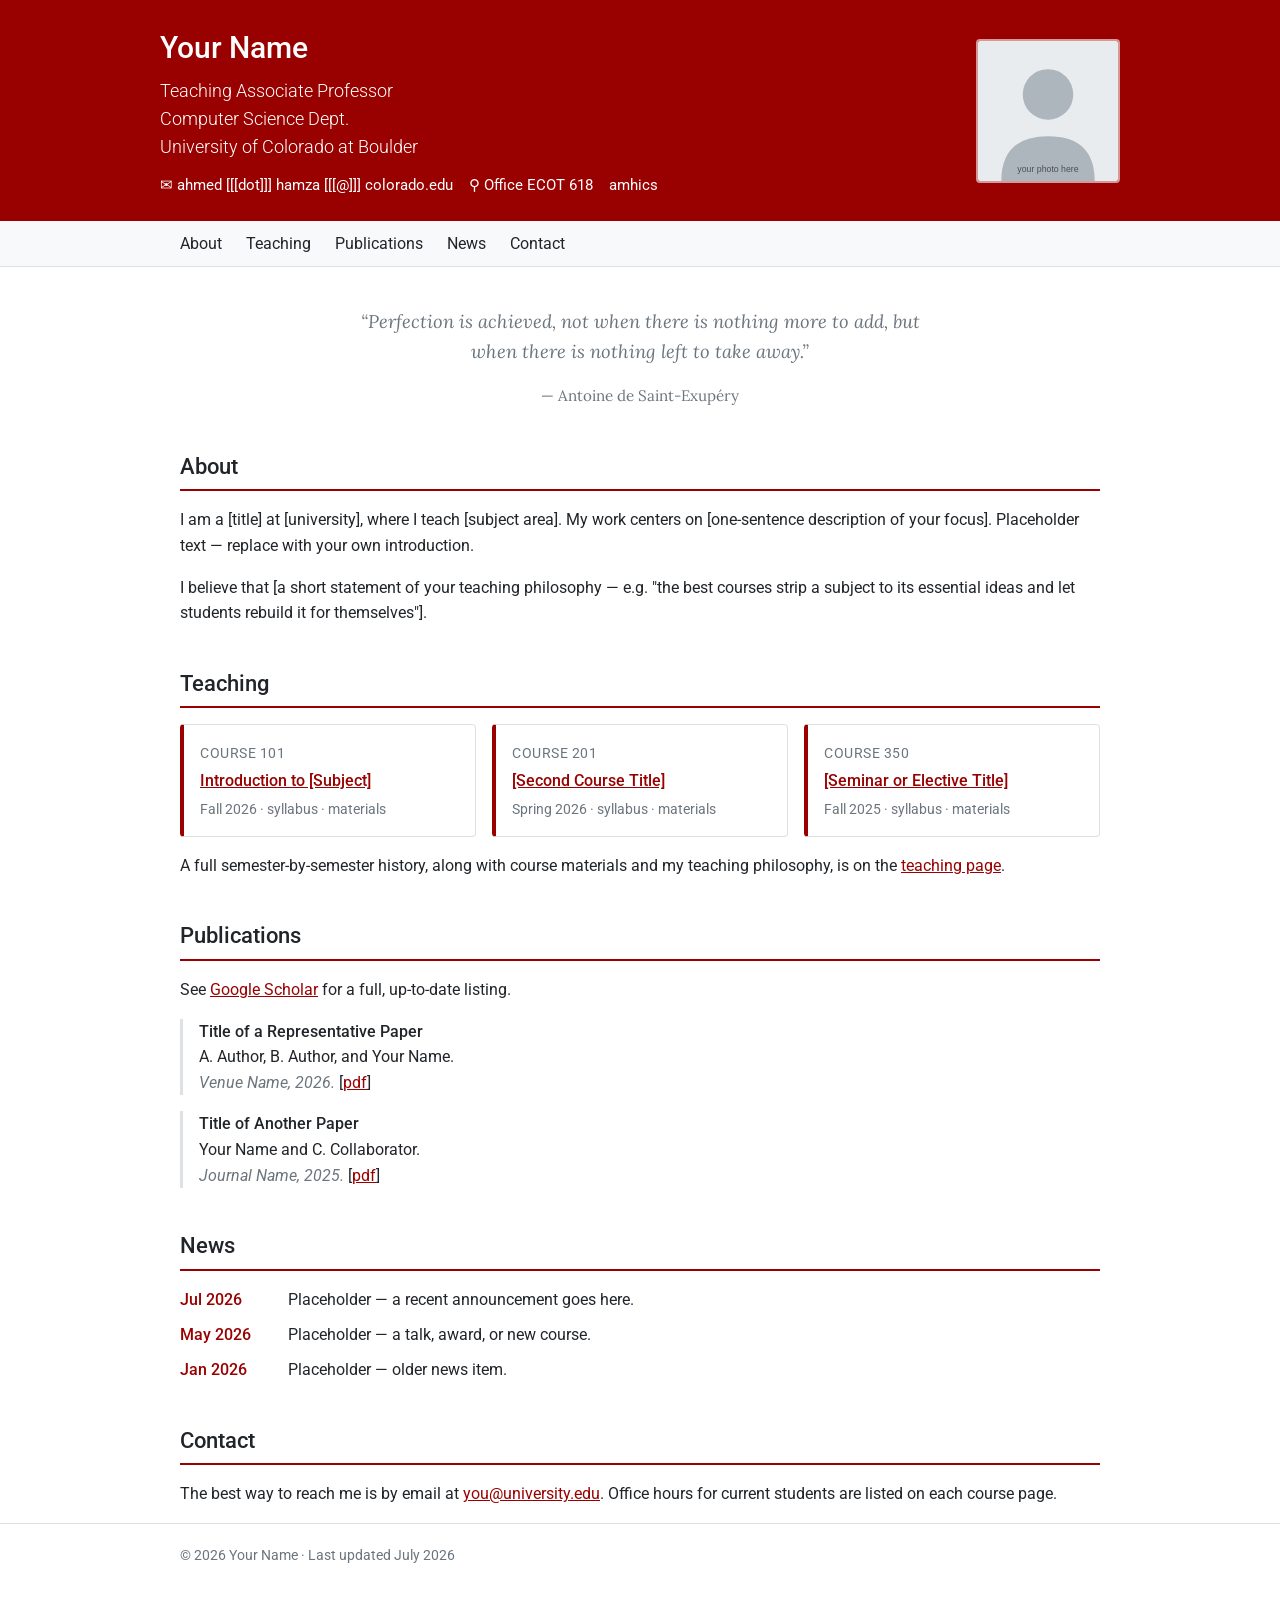
==== index.html @ 4eff5ffc "Update personal information in index.html" ====
<!DOCTYPE html>
<html lang="en">

<head>
  <meta charset="utf-8">
  <meta name="viewport" content="width=device-width, initial-scale=1">
  <meta name="description" content="Academic homepage — teaching, publications, and contact information.">
  <meta name="author" content="YOUR NAME">
  <link rel="icon" href="favicon.svg" type="image/svg+xml">

  <!-- EDIT: your name -->
  <title>Ahmed M. Hamza, Ph.D</title>

  <link href="theme.css" rel="stylesheet">
</head>

<body>

  <!-- ======================================================================
       Header: name, title, affiliation, contact links, photo
       ====================================================================== -->
  <header>
    <div class="container header-inner">
      <div>
        <h1>Your Name</h1>
        <p class="role">
          Teaching Associate Professor<br>
          Computer Science Dept.<br>
          University of Colorado at Boulder
        </p>
        <div class="coordinates">
          <span>&#9993; ahmed [[[dot]]] hamza [[[@]]] colorado.edu</span>
          <a href="https://maps.google.com">&#9906; Office ECOT 618</a>
          <a href="https://github.com/YOUR-USERNAME">amhics</a>

        </div>
      </div>
      <div id="portrait">
        <!-- EDIT: replace images/portrait.svg with your photo,
             e.g. <img src="images/me.jpg" alt="Your Name"> -->
        <img src="images/portrait.svg" alt="Portrait of Your Name">
      </div>
    </div>
  </header>

  <!-- ======================================================================
       Navigation
       ====================================================================== -->
  <nav>
    <div class="container">
      <ul>
        <li><a href="#about">About</a></li>
        <li><a href="#teaching">Teaching</a></li>
        <li><a href="#publications">Publications</a></li>
        <li><a href="#news">News</a></li>
        <li><a href="#contact">Contact</a></li>
      </ul>
    </div>
  </nav>

  <main class="container">

    <!-- ==================================================================
         Epigraph — pick the quote you like best; the alternatives are in
         the comments below. Swap freely.
         ================================================================== -->
    <blockquote class="epigraph">
      <p>&ldquo;Perfection is achieved, not when there is nothing more to add,
        but when there is nothing left to take away.&rdquo;</p>
      <footer>Antoine de Saint-Exup&eacute;ry</footer>
    </blockquote>

    <!-- Alternative quotes:

    On truth in beauty:
      "'Beauty is truth, truth beauty,' — that is all
       ye know on earth, and all ye need to know."
      — John Keats, "Ode on a Grecian Urn"

    On rebirth and resilience:
      "And the day came when the risk to remain tight in a bud was more
       painful than the risk it took to blossom."
      — Ana&iuml;s Nin (attributed)

      "What the caterpillar calls the end of the world,
       the master calls a butterfly."
      — Richard Bach
    -->

    <!-- ==================================================================
         About
         ================================================================== -->
    <section id="about-section">
      <a class="anchor" id="about"></a>
      <h2>About</h2>
      <p>
        <!-- EDIT: 2–3 sentence bio. Who you are, where you are, what you care about. -->
        I am a [title] at [university], where I teach [subject area].
        My work centers on [one-sentence description of your focus].
        Placeholder text — replace with your own introduction.
      </p>
      <p>
        <!-- EDIT: a sentence or two on your teaching philosophy, since teaching
             is the emphasis of this site. -->
        I believe that [a short statement of your teaching philosophy —
        e.g. "the best courses strip a subject to its essential ideas and let
        students rebuild it for themselves"].
      </p>
    </section>

    <!-- ==================================================================
         Teaching — the featured section. Current/recent courses as cards,
         with a link to the full history on teaching.html.
         ================================================================== -->
    <section id="teaching-section">
      <a class="anchor" id="teaching"></a>
      <h2>Teaching</h2>
      <ul class="course-list">
        <li>
          <span class="course-code">COURSE 101</span>
          <a class="course-title" href="#">Introduction to [Subject]</a>
          <span class="course-term">Fall 2026 &middot; syllabus &middot; materials</span>
        </li>
        <li>
          <span class="course-code">COURSE 201</span>
          <a class="course-title" href="#">[Second Course Title]</a>
          <span class="course-term">Spring 2026 &middot; syllabus &middot; materials</span>
        </li>
        <li>
          <span class="course-code">COURSE 350</span>
          <a class="course-title" href="#">[Seminar or Elective Title]</a>
          <span class="course-term">Fall 2025 &middot; syllabus &middot; materials</span>
        </li>
      </ul>
      <p>
        A full semester-by-semester history, along with course materials and
        my teaching philosophy, is on the <a href="teaching.html">teaching page</a>.
      </p>
    </section>

    <!-- ==================================================================
         Publications
         ================================================================== -->
    <section id="publications-section">
      <a class="anchor" id="publications"></a>
      <h2>Publications</h2>
      <p>
        See <a href="https://scholar.google.com/citations?user=YOUR-ID">Google Scholar</a>
        for a full, up-to-date listing.
      </p>
      <ol class="pub-list">
        <li>
          <span class="pub-title">Title of a Representative Paper</span><br>
          A. Author, B. Author, and Your Name.<br>
          <span class="pub-venue">Venue Name, 2026.</span>
          [<a href="files/paper1.pdf">pdf</a>]
        </li>
        <li>
          <span class="pub-title">Title of Another Paper</span><br>
          Your Name and C. Collaborator.<br>
          <span class="pub-venue">Journal Name, 2025.</span>
          [<a href="files/paper2.pdf">pdf</a>]
        </li>
      </ol>
    </section>

    <!-- ==================================================================
         News
         ================================================================== -->
    <section id="news-section">
      <a class="anchor" id="news"></a>
      <h2>News</h2>
      <ul class="news-list">
        <li><span class="news-date">Jul 2026</span> Placeholder — a recent announcement goes here.</li>
        <li><span class="news-date">May 2026</span> Placeholder — a talk, award, or new course.</li>
        <li><span class="news-date">Jan 2026</span> Placeholder — older news item.</li>
      </ul>
    </section>

    <!-- ==================================================================
         Contact
         ================================================================== -->
    <section id="contact-section">
      <a class="anchor" id="contact"></a>
      <h2>Contact</h2>
      <p>
        The best way to reach me is by email at
        <a href="mailto:you@university.edu">you@university.edu</a>.
        Office hours for current students are listed on each course page.
      </p>
    </section>

  </main>

  <footer>
    <div class="container">
      &copy; 2026 Your Name &middot; Last updated July 2026
    </div>
  </footer>

</body>

</html>
---- theme.css ----
/* ==========================================================================
   Academic site theme
   Change the colors and fonts for the whole site here.
   ========================================================================== */

@import url('https://fonts.googleapis.com/css2?family=Roboto:ital,wght@0,300;0,400;0,500;0,700;1,300;1,400;1,700&display=swap');
@import url('https://fonts.googleapis.com/css2?family=Lora:ital@0;1&display=swap');

:root {
  --accent: #990000;          /* header / accent color (crimson) */
  --accent-dark: #6e0000;
  --ink: #212529;             /* body text */
  --muted: #6c757d;
  --rule: #dee2e6;            /* hairline borders */
  --bg: #ffffff;
  --nav-bg: #f8f9fa;
  --maxwidth: 60rem;
}

* { box-sizing: border-box; }

html { scroll-behavior: smooth; }

body {
  margin: 0;
  font-family: 'Roboto', -apple-system, 'Segoe UI', Helvetica, Arial, sans-serif;
  font-size: 16px;
  line-height: 1.6;
  color: var(--ink);
  background: var(--bg);
}

.container {
  max-width: var(--maxwidth);
  margin: 0 auto;
  padding: 0 1.25rem;
}

a { color: var(--accent); }
a:hover { color: var(--accent-dark); }

/* --------------------------------------------------------------------------
   Header bar
   -------------------------------------------------------------------------- */

header {
  background-color: var(--accent);
  color: #fff;
}

.header-inner {
  display: flex;
  align-items: center;
  justify-content: space-between;
  gap: 1.5rem;
  padding: 1.5rem 0;
}

.header-inner h1 {
  margin: 0 0 0.25rem;
  font-size: 1.9rem;
  font-weight: 500;
}

.header-inner .role {
  margin: 0 0 0.75rem;
  font-size: 1.1rem;
  font-weight: 300;
}

.coordinates {
  display: flex;
  flex-wrap: wrap;
  gap: 0.25rem 1rem;
  font-size: 0.95rem;
}

.coordinates a,
.coordinates span {
  color: #fff;
  text-decoration: none;
  white-space: nowrap;
}

.coordinates a:hover {
  color: #fff;
  text-decoration: underline;
}

#portrait img {
  display: block;
  width: 144px;
  height: 144px;
  object-fit: cover;
  border-radius: 4px;
  border: 2px solid rgba(255, 255, 255, 0.6);
}

/* --------------------------------------------------------------------------
   Navigation
   -------------------------------------------------------------------------- */

nav {
  position: sticky;
  top: 0;
  z-index: 10;
  background: var(--nav-bg);
  border-bottom: 1px solid var(--rule);
}

nav ul {
  display: flex;
  flex-wrap: wrap;
  gap: 0 1.5rem;
  margin: 0;
  padding: 0.6rem 0;
  list-style: none;
}

nav a {
  color: var(--ink);
  text-decoration: none;
  font-weight: 400;
}

nav a:hover,
nav a.active {
  color: var(--accent);
  font-weight: 500;
}

/* Anchor targets land below the sticky nav */
.anchor {
  display: block;
  position: relative;
  top: -3.5rem;
  visibility: hidden;
}

/* --------------------------------------------------------------------------
   Sections
   -------------------------------------------------------------------------- */

main { padding-bottom: 3rem; }

section { margin-top: 2.5rem; }

section > h2 {
  margin: 0 0 0.75rem;
  font-size: 1.4rem;
  font-weight: 500;
  padding-bottom: 0.3rem;
  border-bottom: 2px solid var(--accent);
}

/* Epigraph / quote */
.epigraph {
  margin: 2.5rem auto 0;
  max-width: 38rem;
  text-align: center;
  font-family: 'Lora', Georgia, serif;
  font-style: italic;
  font-size: 1.15rem;
  color: var(--muted);
}

.epigraph footer {
  margin-top: 0.5rem;
  font-style: normal;
  font-size: 0.95rem;
}

.epigraph footer::before { content: "— "; }

/* Course cards (teaching highlights) */
.course-list {
  display: grid;
  grid-template-columns: repeat(auto-fill, minmax(16rem, 1fr));
  gap: 1rem;
  padding: 0;
  margin: 1rem 0 0;
  list-style: none;
}

.course-list li {
  border: 1px solid var(--rule);
  border-left: 4px solid var(--accent);
  border-radius: 4px;
  padding: 0.9rem 1rem;
}

.course-list .course-code {
  font-size: 0.85rem;
  color: var(--muted);
  text-transform: uppercase;
  letter-spacing: 0.04em;
}

.course-list .course-title {
  display: block;
  font-weight: 500;
  margin: 0.15rem 0;
}

.course-list .course-term {
  font-size: 0.9rem;
  color: var(--muted);
}

/* Semester-by-semester history (teaching page) */
dl.history dt {
  font-weight: 500;
  margin-top: 0.9rem;
}

dl.history dd {
  margin: 0.1rem 0 0;
  color: var(--muted);
}

/* Publications */
.pub-list { padding-left: 0; list-style: none; }

.pub-list li {
  margin-bottom: 1rem;
  padding-left: 1rem;
  border-left: 3px solid var(--rule);
}

.pub-title { font-weight: 500; }

.pub-venue { font-style: italic; color: var(--muted); }

/* News */
.news-list { padding-left: 0; list-style: none; }

.news-list li { margin-bottom: 0.6rem; }

.news-date {
  display: inline-block;
  min-width: 6.5rem;
  font-weight: 500;
  color: var(--accent);
}

/* --------------------------------------------------------------------------
   Footer
   -------------------------------------------------------------------------- */

body > footer {
  border-top: 1px solid var(--rule);
  padding: 1.25rem 0 2rem;
  font-size: 0.9rem;
  color: var(--muted);
}

/* --------------------------------------------------------------------------
   Small screens
   -------------------------------------------------------------------------- */

@media (max-width: 600px) {
  .header-inner { flex-direction: column-reverse; text-align: center; }
  .coordinates { justify-content: center; }
  .news-date { display: block; }
}
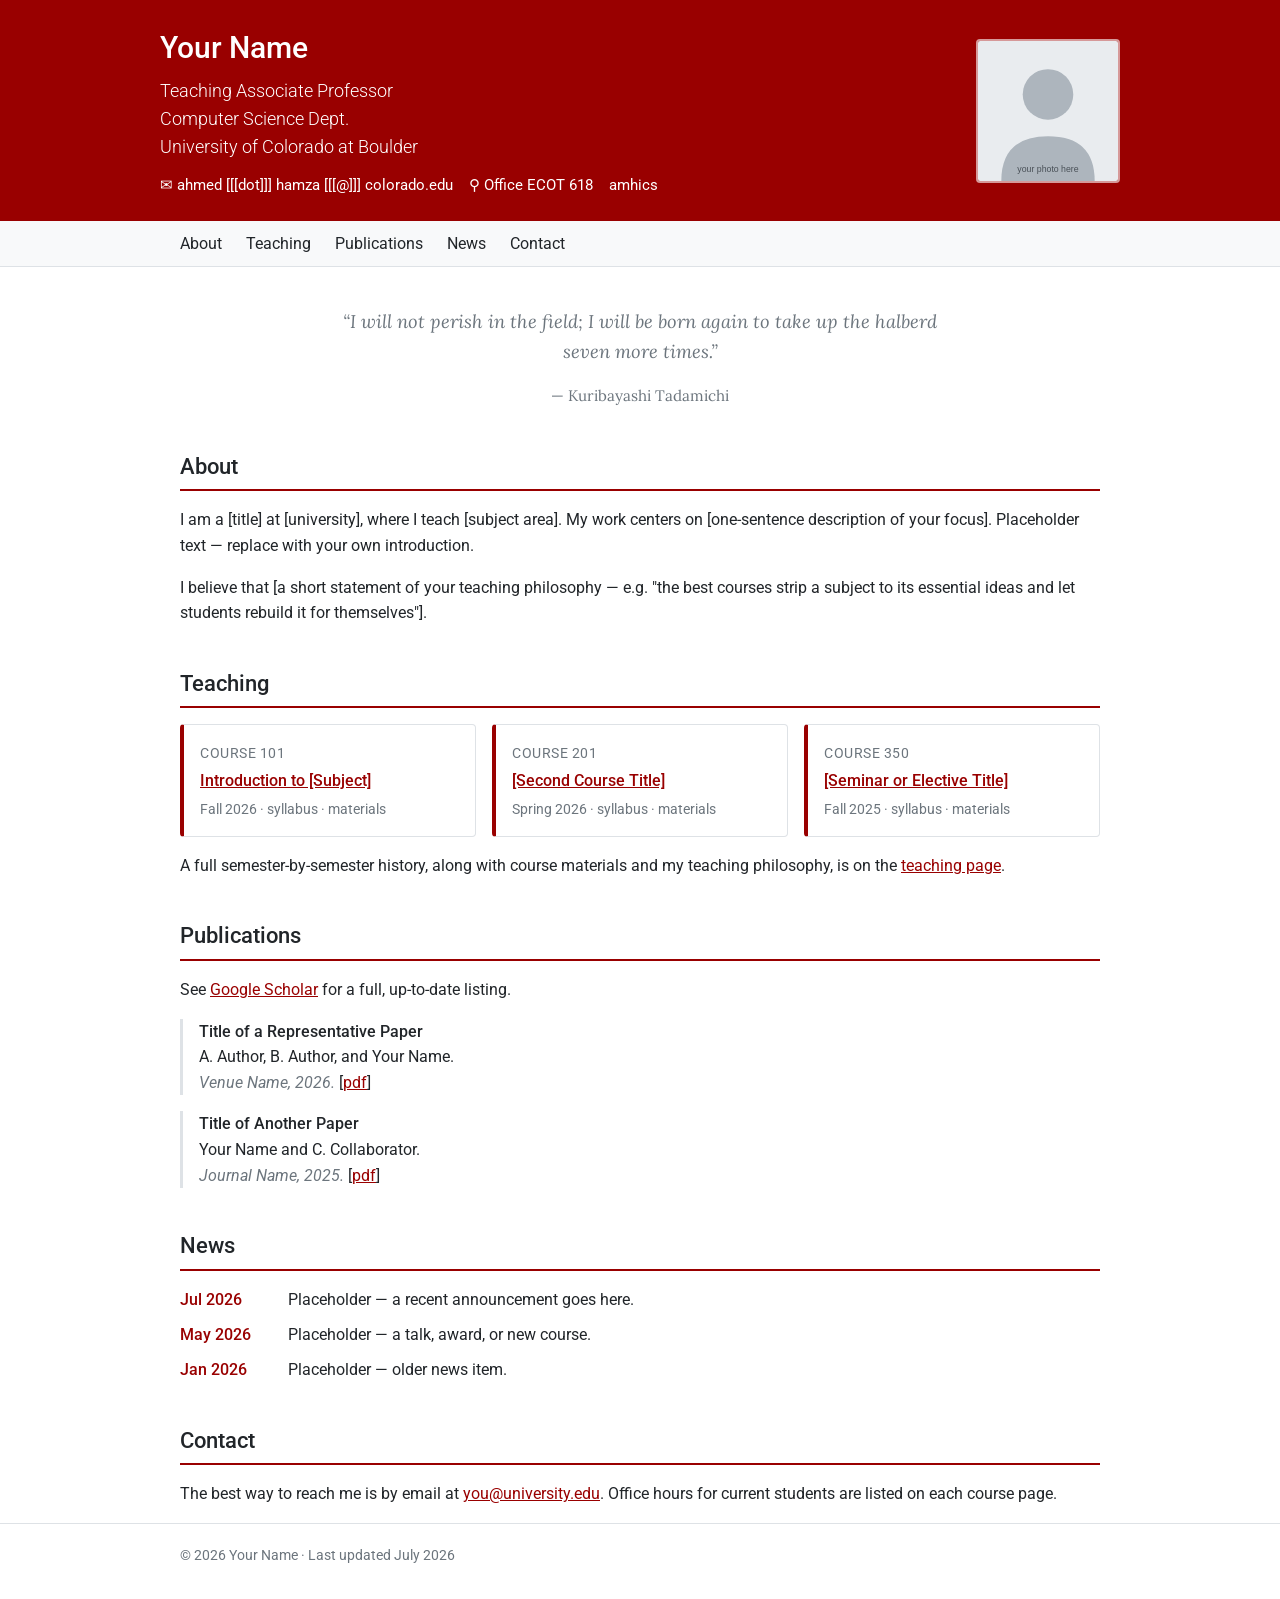
==== commit dabd4929: "halberd" ====
--- a/index.html
+++ b/index.html
@@ -65,9 +65,9 @@
          the comments below. Swap freely.
          ================================================================== -->
     <blockquote class="epigraph">
-      <p>&ldquo;Perfection is achieved, not when there is nothing more to add,
-        but when there is nothing left to take away.&rdquo;</p>
-      <footer>Antoine de Saint-Exup&eacute;ry</footer>
+      <p>&ldquo;I will not perish in the field; I will be born again to take up
+        the halberd seven more times.&rdquo;</p>
+      <footer>Kuribayashi Tadamichi</footer>
     </blockquote>
 
     <!-- Alternative quotes:
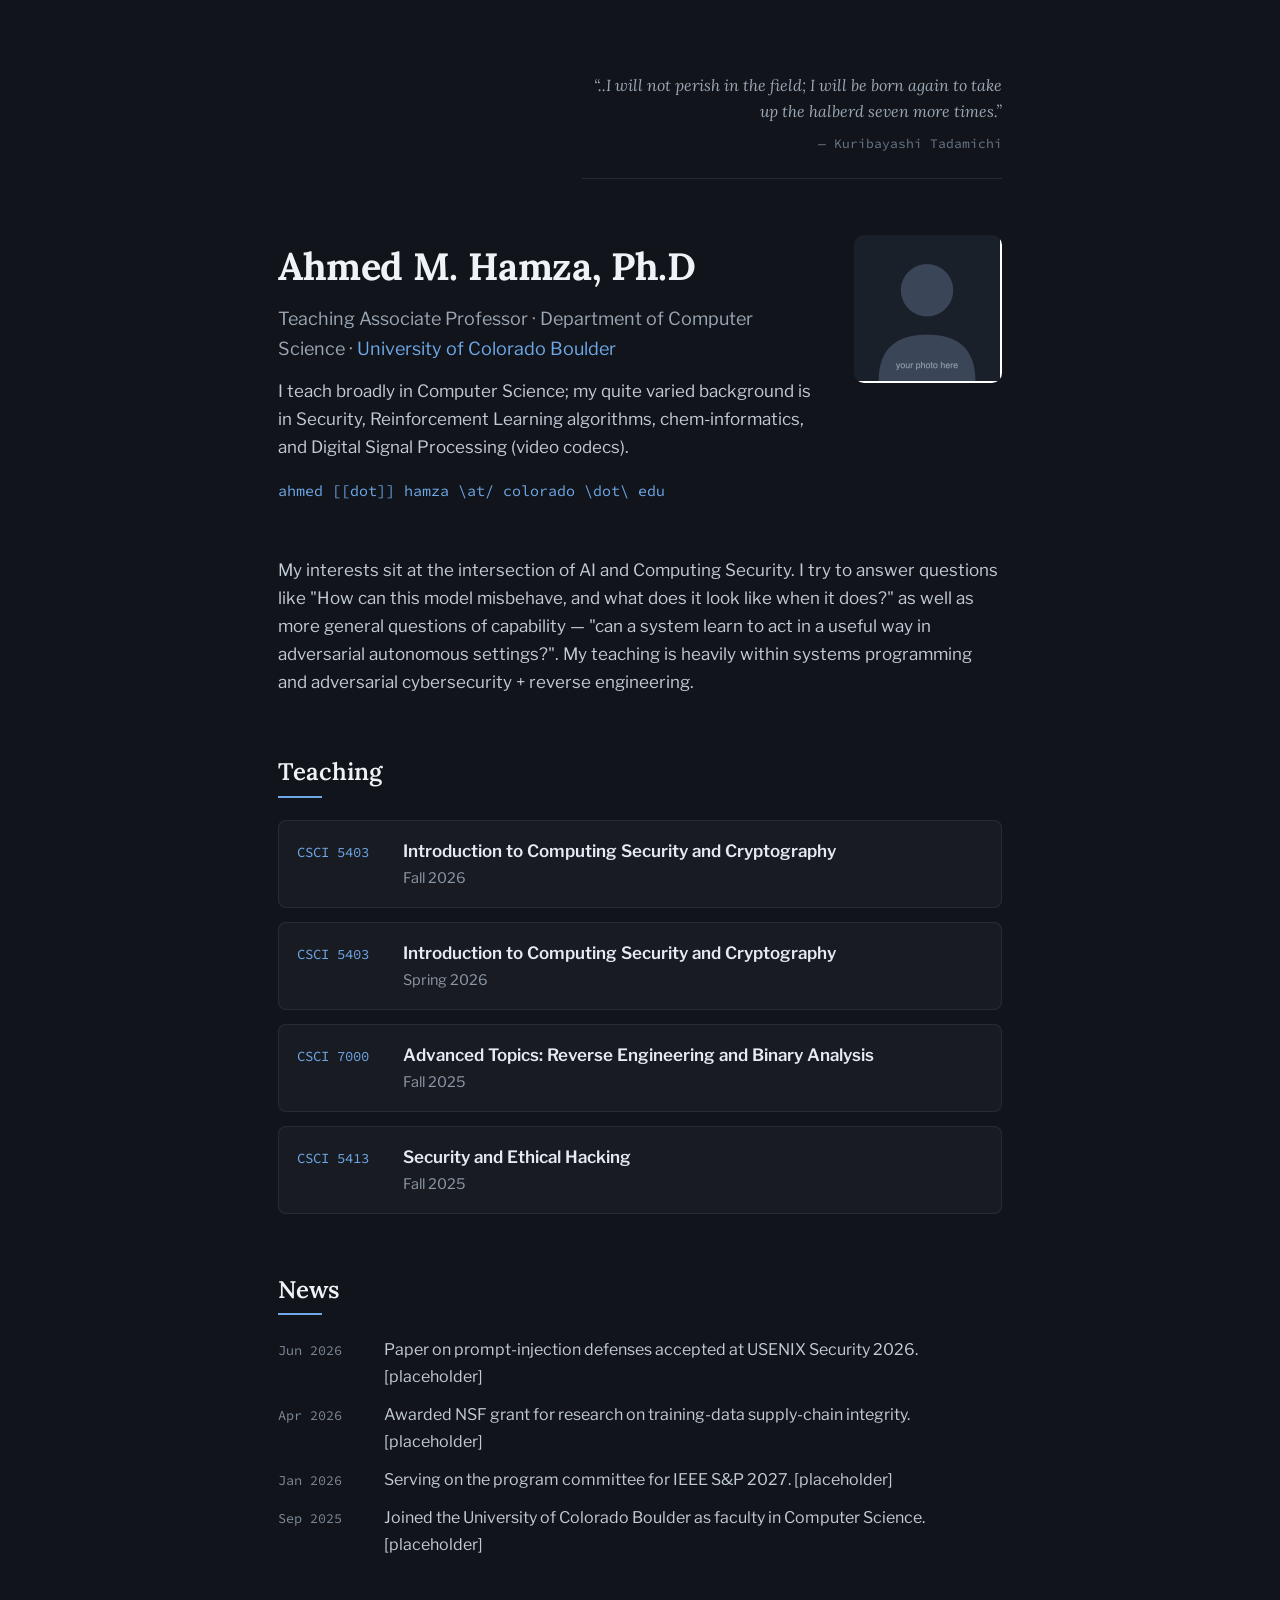
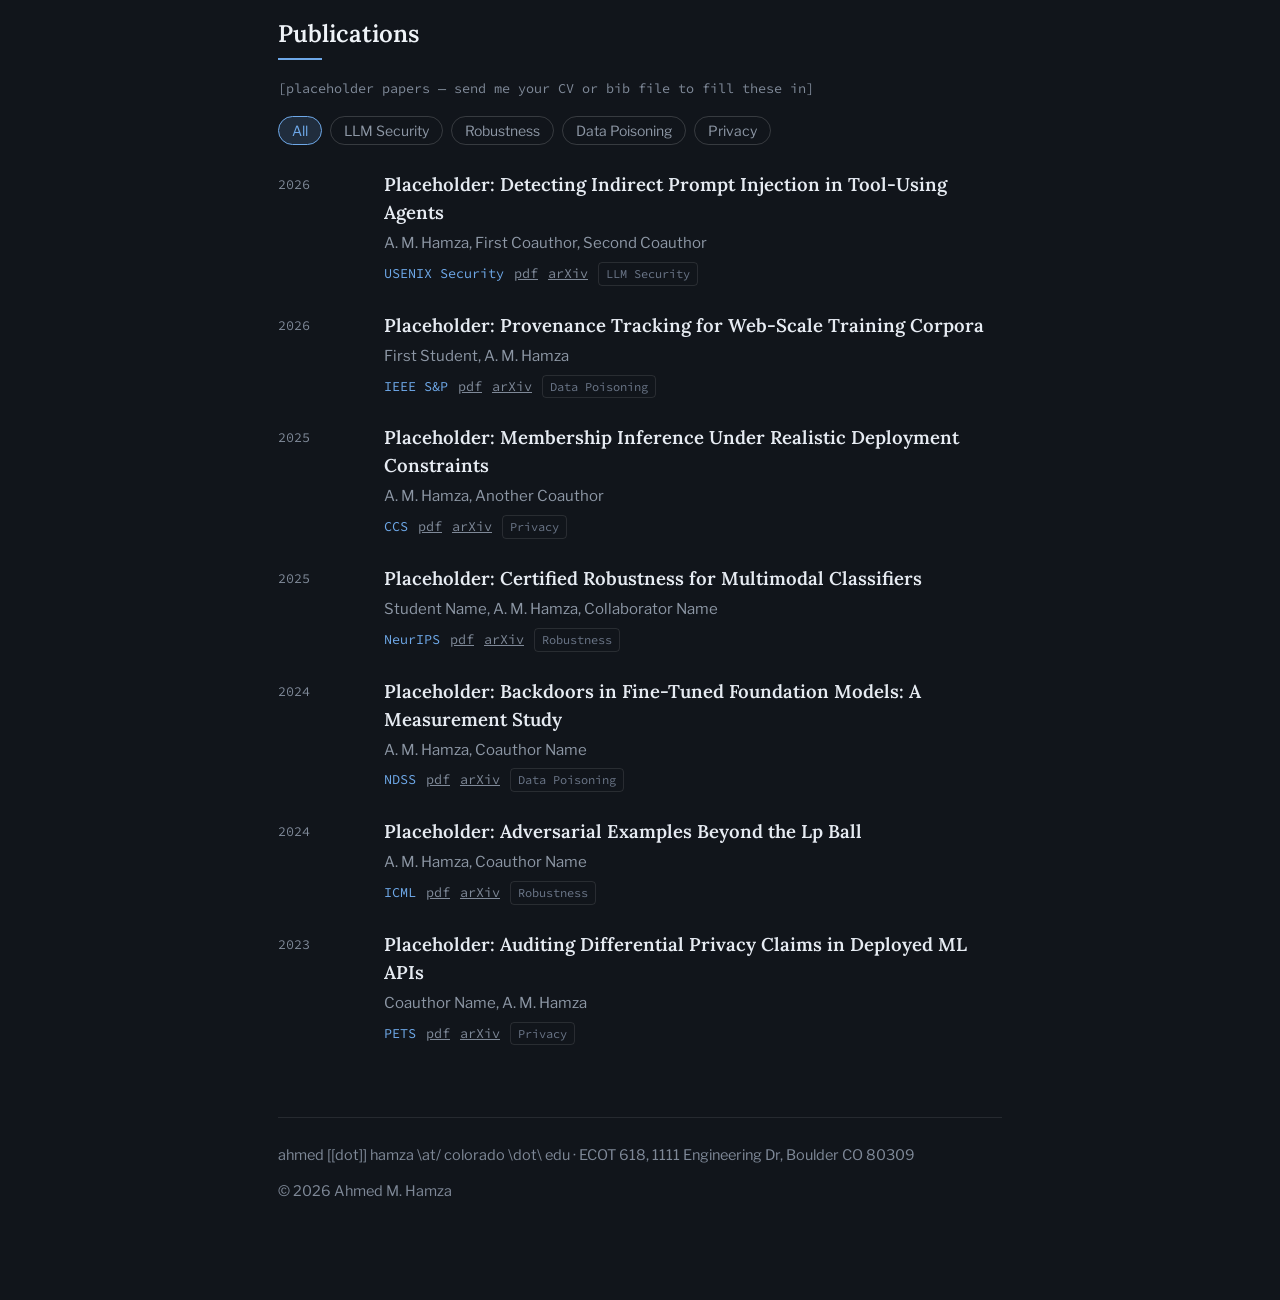
==== commit c1f6eac3: "Replace light theme with dark redesign Swaps in the single-page dark-themed layout (hero header, inl" ====
--- a/index.html
+++ b/index.html
@@ -4,200 +4,254 @@
 <head>
   <meta charset="utf-8">
   <meta name="viewport" content="width=device-width, initial-scale=1">
-  <meta name="description" content="Academic homepage — teaching, publications, and contact information.">
-  <meta name="author" content="YOUR NAME">
+  <meta name="description" content="Academic homepage — teaching, research, and publications.">
+  <meta name="author" content="Ahmed M. Hamza">
+
+  <title>Ahmed M. Hamza, Ph.D</title>
   <link rel="icon" href="favicon.svg" type="image/svg+xml">
 
-  <!-- EDIT: your name -->
-  <title>Ahmed M. Hamza, Ph.D</title>
-
+  <link rel="preconnect" href="https://fonts.googleapis.com">
+  <link rel="preconnect" href="https://fonts.gstatic.com" crossorigin="anonymous">
+  <link href="https://fonts.googleapis.com/css2?family=Lora:ital,wght@0,400;0,600;0,700;1,400;1,500&family=Libre+Franklin:wght@400;500;600&family=Source+Code+Pro:wght@400;500&display=swap" rel="stylesheet">
   <link href="theme.css" rel="stylesheet">
 </head>
 
 <body>
 
-  <!-- ======================================================================
-       Header: name, title, affiliation, contact links, photo
-       ====================================================================== -->
-  <header>
-    <div class="container header-inner">
-      <div>
-        <h1>Your Name</h1>
+  <div class="page">
+
+    <!-- ==================================================================
+         Epigraph — same quote as the light-theme site; swap freely.
+         ================================================================== -->
+    <figure class="epigraph">
+      <blockquote>&ldquo;..I will not perish in the field; I will be born again to take up
+        the halberd seven more times.&rdquo;</blockquote>
+      <figcaption>&mdash; Kuribayashi Tadamichi</figcaption>
+    </figure>
+
+    <!-- ==================================================================
+         Header: name, title, affiliation, bio line, contact, photo
+         ================================================================== -->
+    <header class="hero">
+      <div class="hero-text">
+        <h1>Ahmed M. Hamza, Ph.D</h1>
         <p class="role">
-          Teaching Associate Professor<br>
-          Computer Science Dept.<br>
-          University of Colorado at Boulder
+          Teaching Associate Professor · Department of Computer Science ·
+          <a href="https://www.colorado.edu/cs/">University of Colorado Boulder</a>
         </p>
-        <div class="coordinates">
-          <span>&#9993; ahmed [[[dot]]] hamza [[[@]]] colorado.edu</span>
-          <a href="https://maps.google.com">&#9906; Office ECOT 618</a>
-          <a href="https://github.com/YOUR-USERNAME">amhics</a>
-
-        </div>
-      </div>
-      <div id="portrait">
-        <!-- EDIT: replace images/portrait.svg with your photo,
-             e.g. <img src="images/me.jpg" alt="Your Name"> -->
-        <img src="images/portrait.svg" alt="Portrait of Your Name">
-      </div>
-    </div>
-  </header>
-
-  <!-- ======================================================================
-       Navigation
-       ====================================================================== -->
-  <nav>
-    <div class="container">
-      <ul>
-        <li><a href="#about">About</a></li>
-        <li><a href="#teaching">Teaching</a></li>
-        <li><a href="#publications">Publications</a></li>
-        <li><a href="#news">News</a></li>
-        <li><a href="#contact">Contact</a></li>
-      </ul>
-    </div>
-  </nav>
-
-  <main class="container">
-
-    <!-- ==================================================================
-         Epigraph — pick the quote you like best; the alternatives are in
-         the comments below. Swap freely.
-         ================================================================== -->
-    <blockquote class="epigraph">
-      <p>&ldquo;I will not perish in the field; I will be born again to take up
-        the halberd seven more times.&rdquo;</p>
-      <footer>Kuribayashi Tadamichi</footer>
-    </blockquote>
-
-    <!-- Alternative quotes:
-
-    On truth in beauty:
-      "'Beauty is truth, truth beauty,' — that is all
-       ye know on earth, and all ye need to know."
-      — John Keats, "Ode on a Grecian Urn"
-
-    On rebirth and resilience:
-      "And the day came when the risk to remain tight in a bud was more
-       painful than the risk it took to blossom."
-      — Ana&iuml;s Nin (attributed)
-
-      "What the caterpillar calls the end of the world,
-       the master calls a butterfly."
-      — Richard Bach
-    -->
+        <p class="bio">
+          I teach broadly in Computer Science; my quite varied background is in
+          Security, Reinforcement Learning algorithms, chem-informatics, and
+          Digital Signal Processing (video codecs).
+        </p>
+        <p class="mono-email">ahmed [[dot]] hamza \at/ colorado \dot\ edu</p>
+      </div>
+      <!-- EDIT: replace images/portrait.png with your photo (jpg/png both fine) -->
+      <div class="headshot">
+        <img src="images/portrait.png" alt="Portrait of Ahmed M. Hamza">
+      </div>
+    </header>
 
     <!-- ==================================================================
          About
          ================================================================== -->
-    <section id="about-section">
-      <a class="anchor" id="about"></a>
-      <h2>About</h2>
+    <section id="about">
       <p>
-        <!-- EDIT: 2–3 sentence bio. Who you are, where you are, what you care about. -->
-        I am a [title] at [university], where I teach [subject area].
-        My work centers on [one-sentence description of your focus].
-        Placeholder text — replace with your own introduction.
+        My interests sit at the intersection of AI and Computing Security. I try
+        to answer questions like "How can this model misbehave, and what
+        does it look like when it does?" as well as more general questions
+        of capability — "can a system learn to act in a useful way in
+        adversarial autonomous settings?". My teaching is heavily within
+        systems programming and adversarial cybersecurity + reverse engineering.
       </p>
-      <p>
-        <!-- EDIT: a sentence or two on your teaching philosophy, since teaching
-             is the emphasis of this site. -->
-        I believe that [a short statement of your teaching philosophy —
-        e.g. "the best courses strip a subject to its essential ideas and let
-        students rebuild it for themselves"].
-      </p>
-    </section>
-
-    <!-- ==================================================================
-         Teaching — the featured section. Current/recent courses as cards,
-         with a link to the full history on teaching.html.
-         ================================================================== -->
-    <section id="teaching-section">
-      <a class="anchor" id="teaching"></a>
+    </section>
+
+    <!-- ==================================================================
+         Teaching
+         ================================================================== -->
+    <section id="teaching">
       <h2>Teaching</h2>
-      <ul class="course-list">
-        <li>
-          <span class="course-code">COURSE 101</span>
-          <a class="course-title" href="#">Introduction to [Subject]</a>
-          <span class="course-term">Fall 2026 &middot; syllabus &middot; materials</span>
-        </li>
-        <li>
-          <span class="course-code">COURSE 201</span>
-          <a class="course-title" href="#">[Second Course Title]</a>
-          <span class="course-term">Spring 2026 &middot; syllabus &middot; materials</span>
-        </li>
-        <li>
-          <span class="course-code">COURSE 350</span>
-          <a class="course-title" href="#">[Seminar or Elective Title]</a>
-          <span class="course-term">Fall 2025 &middot; syllabus &middot; materials</span>
-        </li>
-      </ul>
-      <p>
-        A full semester-by-semester history, along with course materials and
-        my teaching philosophy, is on the <a href="teaching.html">teaching page</a>.
-      </p>
+      <div class="rule"></div>
+      <div class="course-list">
+        <div class="course-row">
+          <span class="mono tag">CSCI 5403</span>
+          <div>
+            <a class="course-title" href="#">Introduction to Computing Security and Cryptography</a>
+            <div class="course-term">Fall 2026</div>
+          </div>
+        </div>
+        <div class="course-row">
+          <span class="mono tag">CSCI 5403</span>
+          <div>
+            <a class="course-title" href="#">Introduction to Computing Security and Cryptography</a>
+            <div class="course-term">Spring 2026</div>
+          </div>
+        </div>
+        <div class="course-row">
+          <span class="mono tag">CSCI 7000</span>
+          <div>
+            <a class="course-title" href="#">Advanced Topics: Reverse Engineering and Binary Analysis</a>
+            <div class="course-term">Fall 2025</div>
+          </div>
+        </div>
+        <div class="course-row">
+          <span class="mono tag">CSCI 5413</span>
+          <div>
+            <a class="course-title" href="#">Security and Ethical Hacking</a>
+            <div class="course-term">Fall 2025</div>
+          </div>
+        </div>
+      </div>
+    </section>
+
+    <!-- ==================================================================
+         News
+         ================================================================== -->
+    <section id="news">
+      <h2>News</h2>
+      <div class="rule"></div>
+      <div class="news-list">
+        <div class="news-row">
+          <span class="mono news-date">Jun 2026</span>
+          <p>Paper on prompt-injection defenses accepted at USENIX Security 2026. [placeholder]</p>
+        </div>
+        <div class="news-row">
+          <span class="mono news-date">Apr 2026</span>
+          <p>Awarded NSF grant for research on training-data supply-chain integrity. [placeholder]</p>
+        </div>
+        <div class="news-row">
+          <span class="mono news-date">Jan 2026</span>
+          <p>Serving on the program committee for IEEE S&amp;P 2027. [placeholder]</p>
+        </div>
+        <div class="news-row">
+          <span class="mono news-date">Sep 2025</span>
+          <p>Joined the University of Colorado Boulder as faculty in Computer Science. [placeholder]</p>
+        </div>
+      </div>
     </section>
 
     <!-- ==================================================================
          Publications
          ================================================================== -->
-    <section id="publications-section">
-      <a class="anchor" id="publications"></a>
+    <section id="publications">
       <h2>Publications</h2>
-      <p>
-        See <a href="https://scholar.google.com/citations?user=YOUR-ID">Google Scholar</a>
-        for a full, up-to-date listing.
-      </p>
-      <ol class="pub-list">
-        <li>
-          <span class="pub-title">Title of a Representative Paper</span><br>
-          A. Author, B. Author, and Your Name.<br>
-          <span class="pub-venue">Venue Name, 2026.</span>
-          [<a href="files/paper1.pdf">pdf</a>]
-        </li>
-        <li>
-          <span class="pub-title">Title of Another Paper</span><br>
-          Your Name and C. Collaborator.<br>
-          <span class="pub-venue">Journal Name, 2025.</span>
-          [<a href="files/paper2.pdf">pdf</a>]
-        </li>
-      </ol>
-    </section>
-
-    <!-- ==================================================================
-         News
-         ================================================================== -->
-    <section id="news-section">
-      <a class="anchor" id="news"></a>
-      <h2>News</h2>
-      <ul class="news-list">
-        <li><span class="news-date">Jul 2026</span> Placeholder — a recent announcement goes here.</li>
-        <li><span class="news-date">May 2026</span> Placeholder — a talk, award, or new course.</li>
-        <li><span class="news-date">Jan 2026</span> Placeholder — older news item.</li>
-      </ul>
-    </section>
-
-    <!-- ==================================================================
-         Contact
-         ================================================================== -->
-    <section id="contact-section">
-      <a class="anchor" id="contact"></a>
-      <h2>Contact</h2>
-      <p>
-        The best way to reach me is by email at
-        <a href="mailto:you@university.edu">you@university.edu</a>.
-        Office hours for current students are listed on each course page.
-      </p>
-    </section>
-
-  </main>
-
-  <footer>
-    <div class="container">
-      &copy; 2026 Your Name &middot; Last updated July 2026
-    </div>
-  </footer>
-
+      <div class="rule"></div>
+      <p class="mono placeholder-note">[placeholder papers — send me your CV or bib file to fill these in]</p>
+
+      <div class="topic-filter" id="topic-filter">
+        <button class="topic-btn active" data-topic="All">All</button>
+        <button class="topic-btn" data-topic="LLM Security">LLM Security</button>
+        <button class="topic-btn" data-topic="Robustness">Robustness</button>
+        <button class="topic-btn" data-topic="Data Poisoning">Data Poisoning</button>
+        <button class="topic-btn" data-topic="Privacy">Privacy</button>
+      </div>
+
+      <div class="pub-list" id="pub-list">
+        <article class="pub" data-topic="LLM Security">
+          <span class="mono pub-year">2026</span>
+          <div>
+            <a class="pub-title" href="#">Placeholder: Detecting Indirect Prompt Injection in Tool-Using Agents</a>
+            <div class="pub-authors">A. M. Hamza, First Coauthor, Second Coauthor</div>
+            <div class="pub-meta mono">
+              <span class="pub-venue">USENIX Security</span>
+              <a href="#">pdf</a>
+              <a href="#">arXiv</a>
+              <span class="pub-topic-tag">LLM Security</span>
+            </div>
+          </div>
+        </article>
+        <article class="pub" data-topic="Data Poisoning">
+          <span class="mono pub-year">2026</span>
+          <div>
+            <a class="pub-title" href="#">Placeholder: Provenance Tracking for Web-Scale Training Corpora</a>
+            <div class="pub-authors">First Student, A. M. Hamza</div>
+            <div class="pub-meta mono">
+              <span class="pub-venue">IEEE S&amp;P</span>
+              <a href="#">pdf</a>
+              <a href="#">arXiv</a>
+              <span class="pub-topic-tag">Data Poisoning</span>
+            </div>
+          </div>
+        </article>
+        <article class="pub" data-topic="Privacy">
+          <span class="mono pub-year">2025</span>
+          <div>
+            <a class="pub-title" href="#">Placeholder: Membership Inference Under Realistic Deployment Constraints</a>
+            <div class="pub-authors">A. M. Hamza, Another Coauthor</div>
+            <div class="pub-meta mono">
+              <span class="pub-venue">CCS</span>
+              <a href="#">pdf</a>
+              <a href="#">arXiv</a>
+              <span class="pub-topic-tag">Privacy</span>
+            </div>
+          </div>
+        </article>
+        <article class="pub" data-topic="Robustness">
+          <span class="mono pub-year">2025</span>
+          <div>
+            <a class="pub-title" href="#">Placeholder: Certified Robustness for Multimodal Classifiers</a>
+            <div class="pub-authors">Student Name, A. M. Hamza, Collaborator Name</div>
+            <div class="pub-meta mono">
+              <span class="pub-venue">NeurIPS</span>
+              <a href="#">pdf</a>
+              <a href="#">arXiv</a>
+              <span class="pub-topic-tag">Robustness</span>
+            </div>
+          </div>
+        </article>
+        <article class="pub" data-topic="Data Poisoning">
+          <span class="mono pub-year">2024</span>
+          <div>
+            <a class="pub-title" href="#">Placeholder: Backdoors in Fine-Tuned Foundation Models: A Measurement Study</a>
+            <div class="pub-authors">A. M. Hamza, Coauthor Name</div>
+            <div class="pub-meta mono">
+              <span class="pub-venue">NDSS</span>
+              <a href="#">pdf</a>
+              <a href="#">arXiv</a>
+              <span class="pub-topic-tag">Data Poisoning</span>
+            </div>
+          </div>
+        </article>
+        <article class="pub" data-topic="Robustness">
+          <span class="mono pub-year">2024</span>
+          <div>
+            <a class="pub-title" href="#">Placeholder: Adversarial Examples Beyond the Lp Ball</a>
+            <div class="pub-authors">A. M. Hamza, Coauthor Name</div>
+            <div class="pub-meta mono">
+              <span class="pub-venue">ICML</span>
+              <a href="#">pdf</a>
+              <a href="#">arXiv</a>
+              <span class="pub-topic-tag">Robustness</span>
+            </div>
+          </div>
+        </article>
+        <article class="pub" data-topic="Privacy">
+          <span class="mono pub-year">2023</span>
+          <div>
+            <a class="pub-title" href="#">Placeholder: Auditing Differential Privacy Claims in Deployed ML APIs</a>
+            <div class="pub-authors">Coauthor Name, A. M. Hamza</div>
+            <div class="pub-meta mono">
+              <span class="pub-venue">PETS</span>
+              <a href="#">pdf</a>
+              <a href="#">arXiv</a>
+              <span class="pub-topic-tag">Privacy</span>
+            </div>
+          </div>
+        </article>
+      </div>
+    </section>
+
+    <!-- ==================================================================
+         Contact / footer
+         ================================================================== -->
+    <footer id="contact">
+      <div>ahmed [[dot]] hamza \at/ colorado \dot\ edu · ECOT 618, 1111 Engineering Dr, Boulder CO 80309</div>
+      <div>&copy; 2026 Ahmed M. Hamza</div>
+    </footer>
+
+  </div>
+
+  <script src="app.js"></script>
 </body>
 
 </html>
--- a/theme.css
+++ b/theme.css
@@ -1,257 +1,340 @@
 /* ==========================================================================
-   Academic site theme
-   Change the colors and fonts for the whole site here.
+   Academic site theme — dark variant, matched to the Claude Design source
+   (Academic Homepage.dc.html). Colors/fonts are the exact values from that
+   file's inline styles.
    ========================================================================== */
 
-@import url('https://fonts.googleapis.com/css2?family=Roboto:ital,wght@0,300;0,400;0,500;0,700;1,300;1,400;1,700&display=swap');
-@import url('https://fonts.googleapis.com/css2?family=Lora:ital@0;1&display=swap');
-
 :root {
-  --accent: #990000;          /* header / accent color (crimson) */
-  --accent-dark: #6e0000;
-  --ink: #212529;             /* body text */
-  --muted: #6c757d;
-  --rule: #dee2e6;            /* hairline borders */
-  --bg: #ffffff;
-  --nav-bg: #f8f9fa;
-  --maxwidth: 60rem;
+  --bg: #11151b;
+  --ink: #dfe4eb;
+  --ink-bright: #eff3f8;
+  --ink-dim: #c3cbd6;
+  --muted: #9ba5b3;
+  --muted-dim: #8d97a5;
+  --muted-dimmer: #7f8998;
+  --muted-dimmest: #6b7688;
+  --accent: #6ea8e8;
+  --rule: rgba(255, 255, 255, .09);
+  --card-bg: rgba(255, 255, 255, .03);
+  --card-border: rgba(255, 255, 255, .07);
+  --maxwidth: 780px;
 }
 
 * { box-sizing: border-box; }
-
-html { scroll-behavior: smooth; }
 
 body {
   margin: 0;
-  font-family: 'Roboto', -apple-system, 'Segoe UI', Helvetica, Arial, sans-serif;
-  font-size: 16px;
-  line-height: 1.6;
+  background: var(--bg);
   color: var(--ink);
-  background: var(--bg);
-}
-
-.container {
+  font-family: 'Libre Franklin', 'Helvetica Neue', sans-serif;
+  -webkit-font-smoothing: antialiased;
+  font-size: 17px;
+  line-height: 1.65;
+}
+
+a { color: inherit; }
+
+::selection { background: rgba(110, 168, 232, .3); }
+
+.mono { font-family: 'Source Code Pro', monospace; }
+
+.page {
   max-width: var(--maxwidth);
   margin: 0 auto;
-  padding: 0 1.25rem;
-}
-
-a { color: var(--accent); }
-a:hover { color: var(--accent-dark); }
-
-/* --------------------------------------------------------------------------
-   Header bar
-   -------------------------------------------------------------------------- */
-
-header {
-  background-color: var(--accent);
-  color: #fff;
-}
-
-.header-inner {
-  display: flex;
-  align-items: center;
-  justify-content: space-between;
-  gap: 1.5rem;
-  padding: 1.5rem 0;
-}
-
-.header-inner h1 {
-  margin: 0 0 0.25rem;
-  font-size: 1.9rem;
-  font-weight: 500;
-}
-
-.header-inner .role {
-  margin: 0 0 0.75rem;
-  font-size: 1.1rem;
-  font-weight: 300;
-}
-
-.coordinates {
-  display: flex;
-  flex-wrap: wrap;
-  gap: 0.25rem 1rem;
-  font-size: 0.95rem;
-}
-
-.coordinates a,
-.coordinates span {
-  color: #fff;
-  text-decoration: none;
-  white-space: nowrap;
-}
-
-.coordinates a:hover {
-  color: #fff;
-  text-decoration: underline;
-}
-
-#portrait img {
-  display: block;
-  width: 144px;
-  height: 144px;
-  object-fit: cover;
-  border-radius: 4px;
-  border: 2px solid rgba(255, 255, 255, 0.6);
-}
-
-/* --------------------------------------------------------------------------
-   Navigation
-   -------------------------------------------------------------------------- */
-
-nav {
-  position: sticky;
-  top: 0;
-  z-index: 10;
-  background: var(--nav-bg);
+  padding: 72px 28px 96px;
+}
+
+/* --------------------------------------------------------------------------
+   Epigraph
+   -------------------------------------------------------------------------- */
+
+.epigraph {
+  margin: 0 0 56px;
+  padding: 0 0 24px;
   border-bottom: 1px solid var(--rule);
-}
-
-nav ul {
-  display: flex;
-  flex-wrap: wrap;
-  gap: 0 1.5rem;
+  display: flex;
+  flex-direction: column;
+  align-items: flex-end;
+  text-align: right;
+  margin-left: auto;
+  max-width: 420px;
+}
+
+.epigraph blockquote {
   margin: 0;
-  padding: 0.6rem 0;
-  list-style: none;
-}
-
-nav a {
-  color: var(--ink);
-  text-decoration: none;
-  font-weight: 400;
-}
-
-nav a:hover,
-nav a.active {
-  color: var(--accent);
-  font-weight: 500;
-}
-
-/* Anchor targets land below the sticky nav */
-.anchor {
-  display: block;
-  position: relative;
-  top: -3.5rem;
-  visibility: hidden;
-}
-
-/* --------------------------------------------------------------------------
-   Sections
-   -------------------------------------------------------------------------- */
-
-main { padding-bottom: 3rem; }
-
-section { margin-top: 2.5rem; }
-
-section > h2 {
-  margin: 0 0 0.75rem;
-  font-size: 1.4rem;
-  font-weight: 500;
-  padding-bottom: 0.3rem;
-  border-bottom: 2px solid var(--accent);
-}
-
-/* Epigraph / quote */
-.epigraph {
-  margin: 2.5rem auto 0;
-  max-width: 38rem;
-  text-align: center;
   font-family: 'Lora', Georgia, serif;
   font-style: italic;
-  font-size: 1.15rem;
+  font-size: 16px;
+  line-height: 1.65;
   color: var(--muted);
 }
 
-.epigraph footer {
-  margin-top: 0.5rem;
-  font-style: normal;
-  font-size: 0.95rem;
-}
-
-.epigraph footer::before { content: "— "; }
-
-/* Course cards (teaching highlights) */
+.epigraph figcaption {
+  margin-top: 8px;
+  font-size: 13px;
+  font-family: 'Source Code Pro', monospace;
+  color: var(--muted-dimmest);
+}
+
+/* --------------------------------------------------------------------------
+   Header / hero
+   -------------------------------------------------------------------------- */
+
+.hero {
+  display: flex;
+  gap: 32px;
+  align-items: flex-start;
+  flex-wrap: wrap;
+}
+
+.hero-text { flex: 1; min-width: 300px; }
+
+.hero h1 {
+  font-family: 'Lora', Georgia, serif;
+  font-size: 38px;
+  font-weight: 700;
+  margin: 0 0 6px;
+  letter-spacing: -0.01em;
+  color: var(--ink-bright);
+}
+
+.hero .role {
+  margin: 0 0 14px;
+  font-size: 18px;
+  color: var(--muted);
+}
+
+.hero .role a {
+  color: var(--accent);
+  text-decoration: none;
+}
+
+.hero .role a:hover { text-decoration: underline; }
+
+.hero .bio {
+  margin: 0 0 18px;
+  color: var(--ink-dim);
+}
+
+.hero .mono-email {
+  margin: 0;
+  font-size: 15px;
+  font-family: 'Source Code Pro', monospace;
+  color: var(--accent);
+}
+
+.headshot {
+  width: 148px;
+  height: 148px;
+  flex: none;
+  border-radius: 10px;
+  overflow: hidden;
+  background: rgba(255, 255, 255, .04);
+}
+
+.headshot img {
+  display: block;
+  width: 100%;
+  height: 100%;
+  object-fit: cover;
+}
+
+/* --------------------------------------------------------------------------
+   Sections
+   -------------------------------------------------------------------------- */
+
+section { margin-top: 56px; }
+
+#about { margin-top: 52px; }
+
+#about p { margin: 0; color: var(--ink-dim); }
+
+section h2 {
+  font-family: 'Lora', Georgia, serif;
+  font-size: 24px;
+  font-weight: 600;
+  margin: 0 0 4px;
+  color: var(--ink-bright);
+}
+
+.rule {
+  height: 2px;
+  width: 44px;
+  background: var(--accent);
+  margin-bottom: 22px;
+}
+
+/* Publications' divider sits tighter to the placeholder note below it */
+#publications .rule {
+  margin-bottom: 18px;
+}
+
+/* Teaching */
 .course-list {
-  display: grid;
-  grid-template-columns: repeat(auto-fill, minmax(16rem, 1fr));
-  gap: 1rem;
-  padding: 0;
-  margin: 1rem 0 0;
-  list-style: none;
-}
-
-.course-list li {
-  border: 1px solid var(--rule);
-  border-left: 4px solid var(--accent);
+  display: flex;
+  flex-direction: column;
+  gap: 14px;
+}
+
+.course-row {
+  display: flex;
+  gap: 18px;
+  align-items: baseline;
+  padding: 16px 18px;
+  background: var(--card-bg);
+  border: 1px solid var(--card-border);
+  border-radius: 8px;
+}
+
+.course-row .tag {
+  font-size: 14px;
+  color: var(--accent);
+  flex: none;
+  width: 88px;
+}
+
+.course-title {
+  font-weight: 600;
+  color: #e6ebf2;
+  text-decoration: none;
+  font-size: 17px;
+}
+
+.course-title:hover { color: var(--accent); }
+
+.course-term {
+  font-size: 14.5px;
+  color: var(--muted-dim);
+  margin-top: 2px;
+}
+
+/* News */
+.news-list {
+  display: flex;
+  flex-direction: column;
+  gap: 12px;
+}
+
+.news-row {
+  display: flex;
+  gap: 18px;
+  align-items: baseline;
+}
+
+.news-row .news-date {
+  font-size: 13.5px;
+  color: var(--muted-dimmer);
+  flex: none;
+  width: 88px;
+}
+
+.news-row p {
+  margin: 0;
+  font-size: 16px;
+  color: var(--ink-dim);
+}
+
+/* Publications */
+.placeholder-note {
+  margin: 0 0 16px;
+  font-size: 13.5px;
+  color: var(--muted-dimmer);
+}
+
+.topic-filter {
+  display: flex;
+  flex-wrap: wrap;
+  gap: 8px;
+  margin-bottom: 26px;
+}
+
+.topic-btn {
+  font-family: 'Libre Franklin', sans-serif;
+  font-size: 14px;
+  cursor: pointer;
+  padding: 5px 13px;
+  border-radius: 999px;
+  border: 1px solid rgba(255, 255, 255, .16);
+  background: transparent;
+  color: var(--muted-dim);
+}
+
+.topic-btn.active {
+  border-color: var(--accent);
+  background: rgba(110, 168, 232, .16);
+  color: var(--accent);
+}
+
+.pub-list {
+  display: flex;
+  flex-direction: column;
+  gap: 26px;
+}
+
+.pub {
+  display: flex;
+  gap: 18px;
+}
+
+.pub-year {
+  font-size: 13.5px;
+  color: var(--muted-dimmer);
+  flex: none;
+  width: 88px;
+  padding-top: 3px;
+}
+
+.pub-title {
+  font-family: 'Lora', Georgia, serif;
+  font-size: 18.5px;
+  font-weight: 600;
+  color: #e6ebf2;
+  text-decoration: none;
+  line-height: 1.4;
+}
+
+.pub-title:hover { color: var(--accent); }
+
+.pub-authors {
+  font-size: 15px;
+  color: var(--muted-dim);
+  margin-top: 4px;
+}
+
+.pub-meta {
+  display: flex;
+  gap: 10px;
+  align-items: baseline;
+  margin-top: 6px;
+  font-size: 13.5px;
+}
+
+.pub-meta .pub-venue { color: var(--accent); }
+
+.pub-meta a { color: var(--muted-dimmer); }
+
+.pub-topic-tag {
+  color: var(--muted-dimmest);
+  border: 1px solid rgba(255, 255, 255, .1);
   border-radius: 4px;
-  padding: 0.9rem 1rem;
-}
-
-.course-list .course-code {
-  font-size: 0.85rem;
-  color: var(--muted);
-  text-transform: uppercase;
-  letter-spacing: 0.04em;
-}
-
-.course-list .course-title {
-  display: block;
-  font-weight: 500;
-  margin: 0.15rem 0;
-}
-
-.course-list .course-term {
-  font-size: 0.9rem;
-  color: var(--muted);
-}
-
-/* Semester-by-semester history (teaching page) */
-dl.history dt {
-  font-weight: 500;
-  margin-top: 0.9rem;
-}
-
-dl.history dd {
-  margin: 0.1rem 0 0;
-  color: var(--muted);
-}
-
-/* Publications */
-.pub-list { padding-left: 0; list-style: none; }
-
-.pub-list li {
-  margin-bottom: 1rem;
-  padding-left: 1rem;
-  border-left: 3px solid var(--rule);
-}
-
-.pub-title { font-weight: 500; }
-
-.pub-venue { font-style: italic; color: var(--muted); }
-
-/* News */
-.news-list { padding-left: 0; list-style: none; }
-
-.news-list li { margin-bottom: 0.6rem; }
-
-.news-date {
-  display: inline-block;
-  min-width: 6.5rem;
-  font-weight: 500;
-  color: var(--accent);
-}
-
-/* --------------------------------------------------------------------------
-   Footer
-   -------------------------------------------------------------------------- */
-
-body > footer {
+  padding: 1px 7px;
+  font-size: 12px;
+}
+
+/* --------------------------------------------------------------------------
+   Contact / footer
+   -------------------------------------------------------------------------- */
+
+footer#contact {
+  margin-top: 72px;
+  padding-top: 26px;
   border-top: 1px solid var(--rule);
-  padding: 1.25rem 0 2rem;
-  font-size: 0.9rem;
-  color: var(--muted);
+  display: flex;
+  justify-content: space-between;
+  flex-wrap: wrap;
+  gap: 12px;
+  font-size: 14.5px;
+  color: var(--muted-dimmer);
 }
 
 /* --------------------------------------------------------------------------
@@ -259,7 +342,6 @@
    -------------------------------------------------------------------------- */
 
 @media (max-width: 600px) {
-  .header-inner { flex-direction: column-reverse; text-align: center; }
-  .coordinates { justify-content: center; }
-  .news-date { display: block; }
-}
+  .epigraph { align-items: center; text-align: center; margin: 0 auto 40px; max-width: 100%; }
+  .hero { flex-direction: column-reverse; }
+}
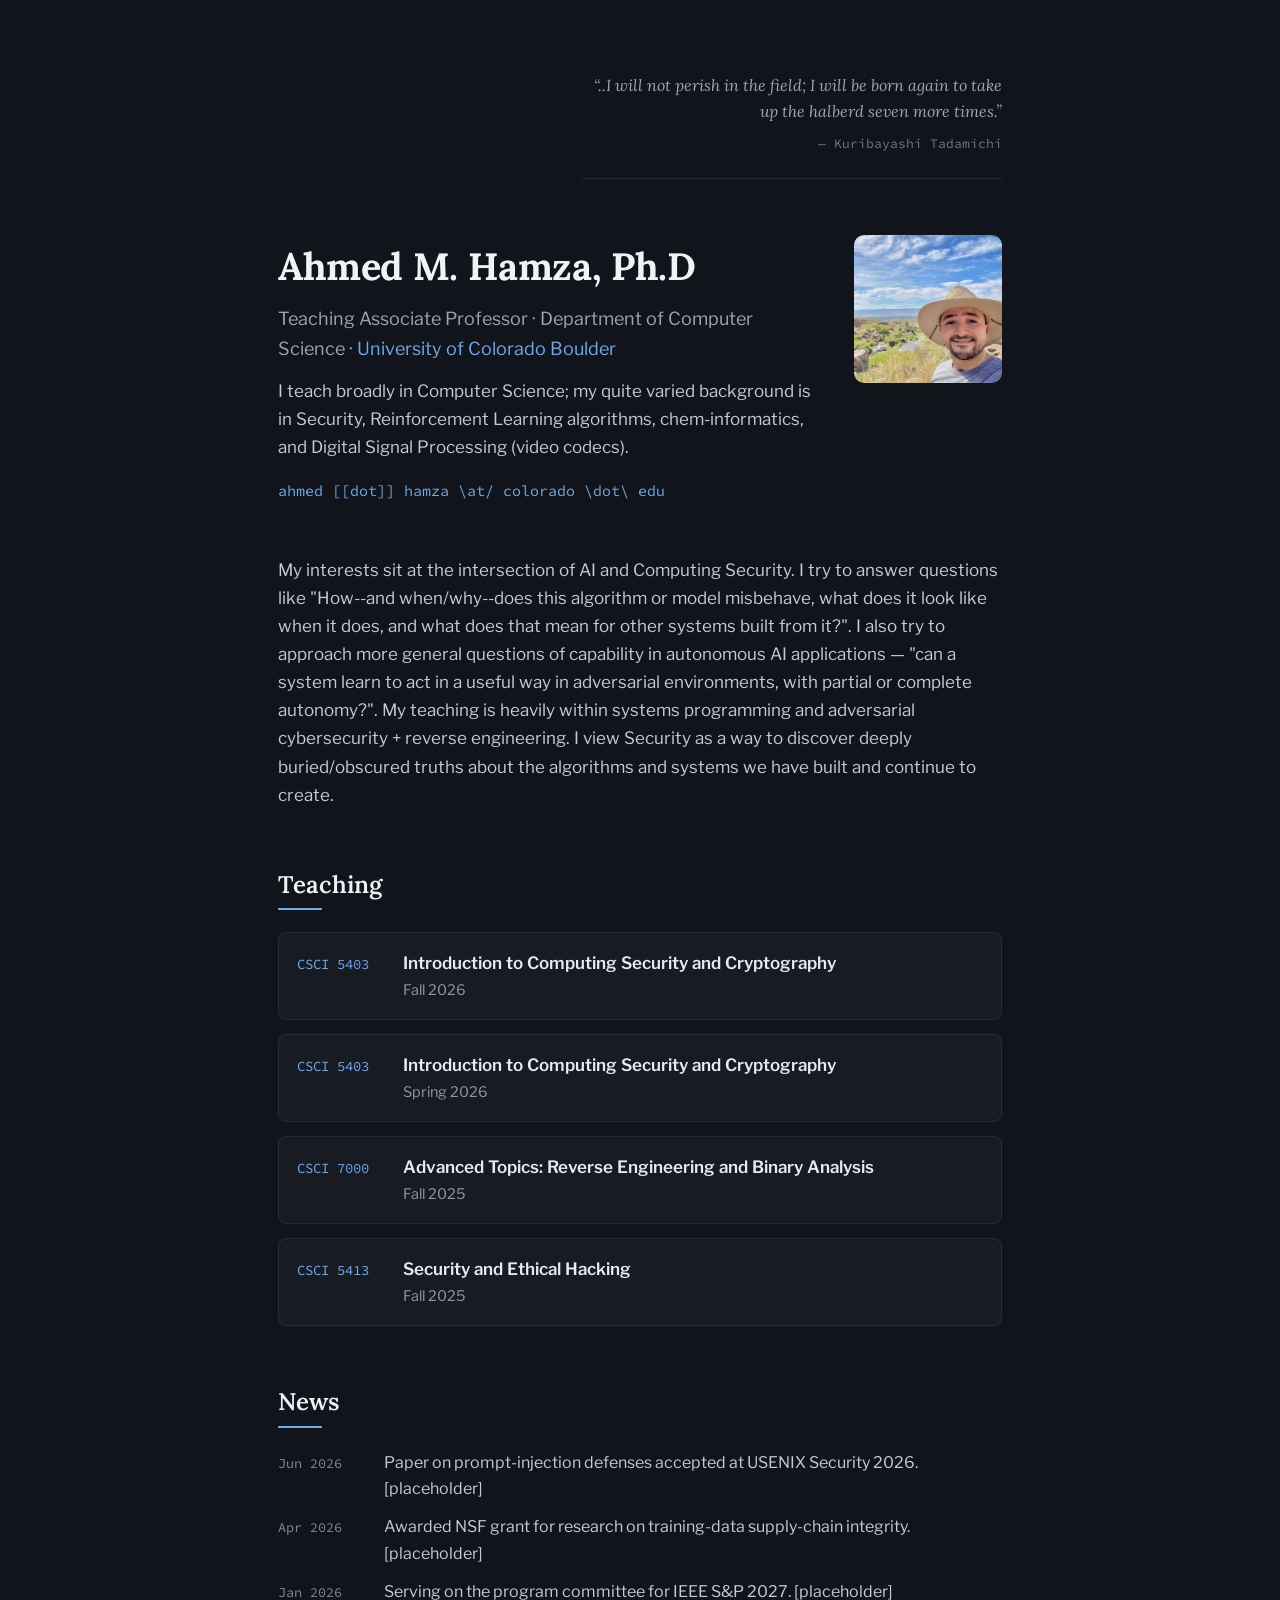
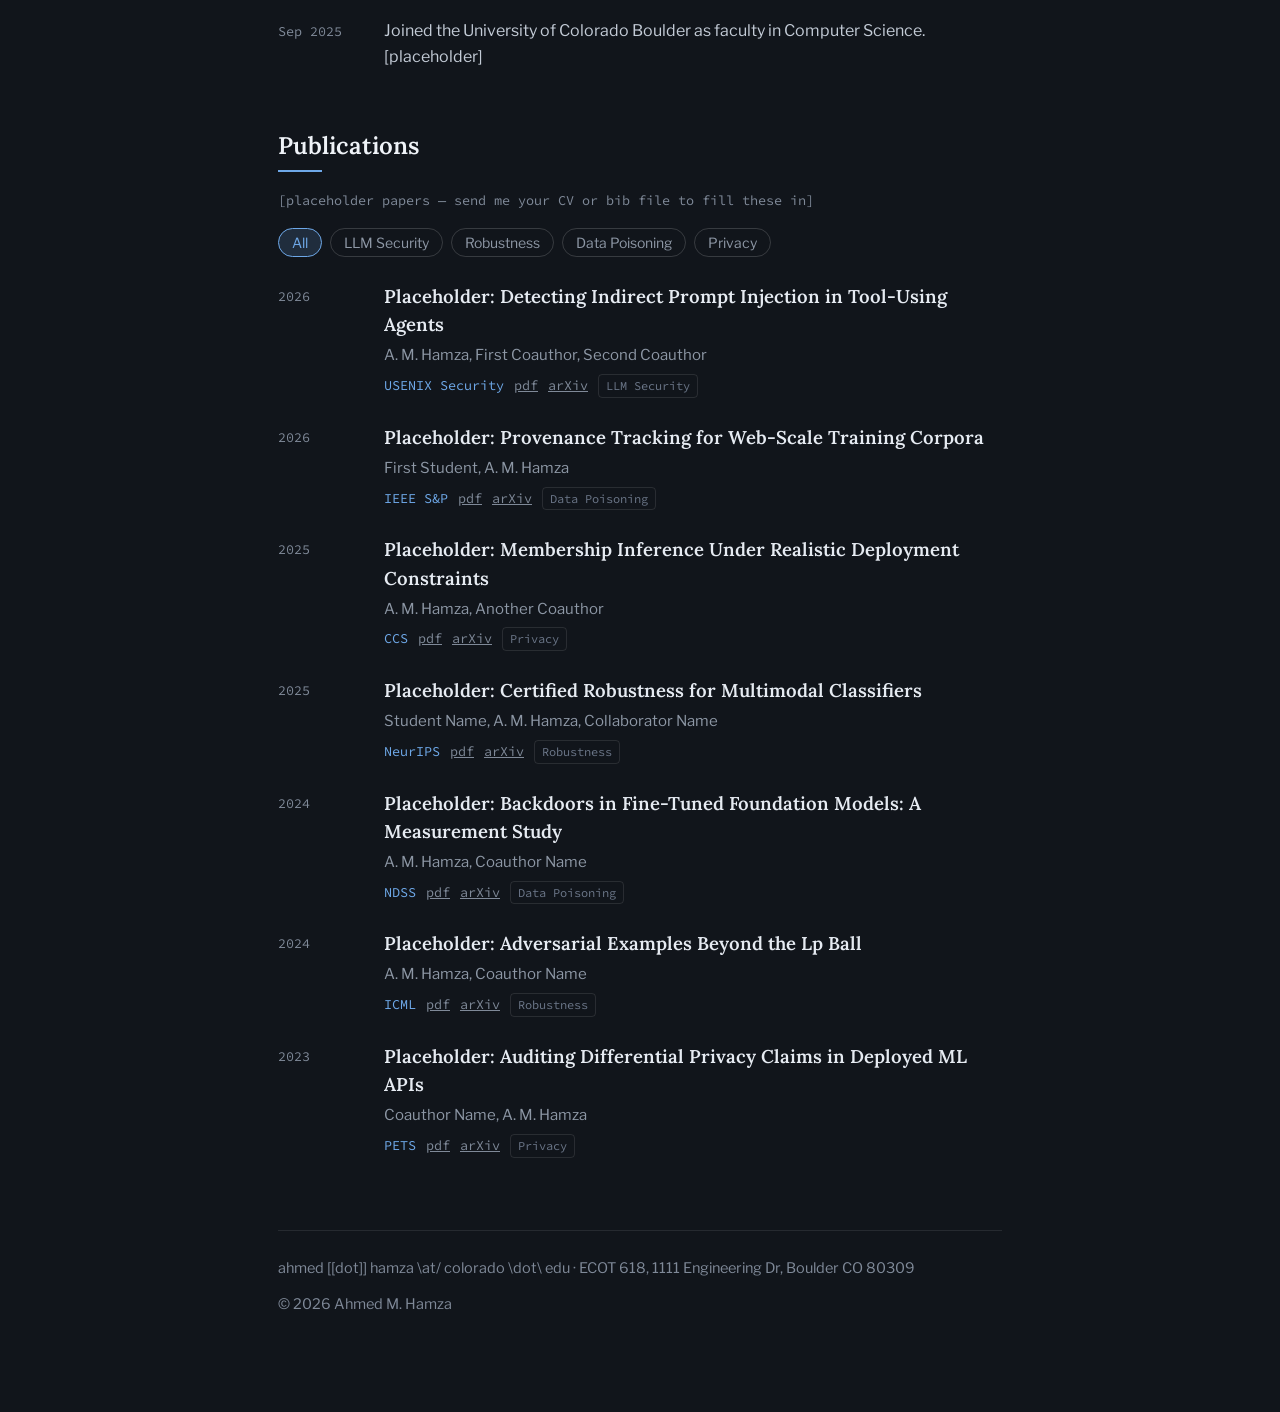
==== commit 0fb6aac7: "Add real profile photo, drop unused favicon; update About text - Replace placeholder images/portrait" ====
--- a/index.html
+++ b/index.html
@@ -8,7 +8,6 @@
   <meta name="author" content="Ahmed M. Hamza">
 
   <title>Ahmed M. Hamza, Ph.D</title>
-  <link rel="icon" href="favicon.svg" type="image/svg+xml">
 
   <link rel="preconnect" href="https://fonts.googleapis.com">
   <link rel="preconnect" href="https://fonts.gstatic.com" crossorigin="anonymous">
@@ -46,9 +45,8 @@
         </p>
         <p class="mono-email">ahmed [[dot]] hamza \at/ colorado \dot\ edu</p>
       </div>
-      <!-- EDIT: replace images/portrait.png with your photo (jpg/png both fine) -->
       <div class="headshot">
-        <img src="images/portrait.png" alt="Portrait of Ahmed M. Hamza">
+        <img src="images/profile.jpg" alt="Portrait of Ahmed M. Hamza">
       </div>
     </header>
 
@@ -58,11 +56,12 @@
     <section id="about">
       <p>
         My interests sit at the intersection of AI and Computing Security. I try
-        to answer questions like "How can this model misbehave, and what
-        does it look like when it does?" as well as more general questions
-        of capability — "can a system learn to act in a useful way in
-        adversarial autonomous settings?". My teaching is heavily within
-        systems programming and adversarial cybersecurity + reverse engineering.
+        to answer questions like "How--and when/why--does this algorithm or model  misbehave, what  does it look like when it does, and what does that mean for other systems built from it?". I also try to approach  more general questions
+        of capability in autonomous AI applications — "can a system learn to act in a useful way in
+        adversarial environments, with partial or complete autonomy?". 
+
+My teaching is heavily within
+        systems programming and adversarial cybersecurity + reverse engineering. I view Security as a way to discover deeply buried/obscured truths about the algorithms and systems we have built and continue to create.
       </p>
     </section>
 
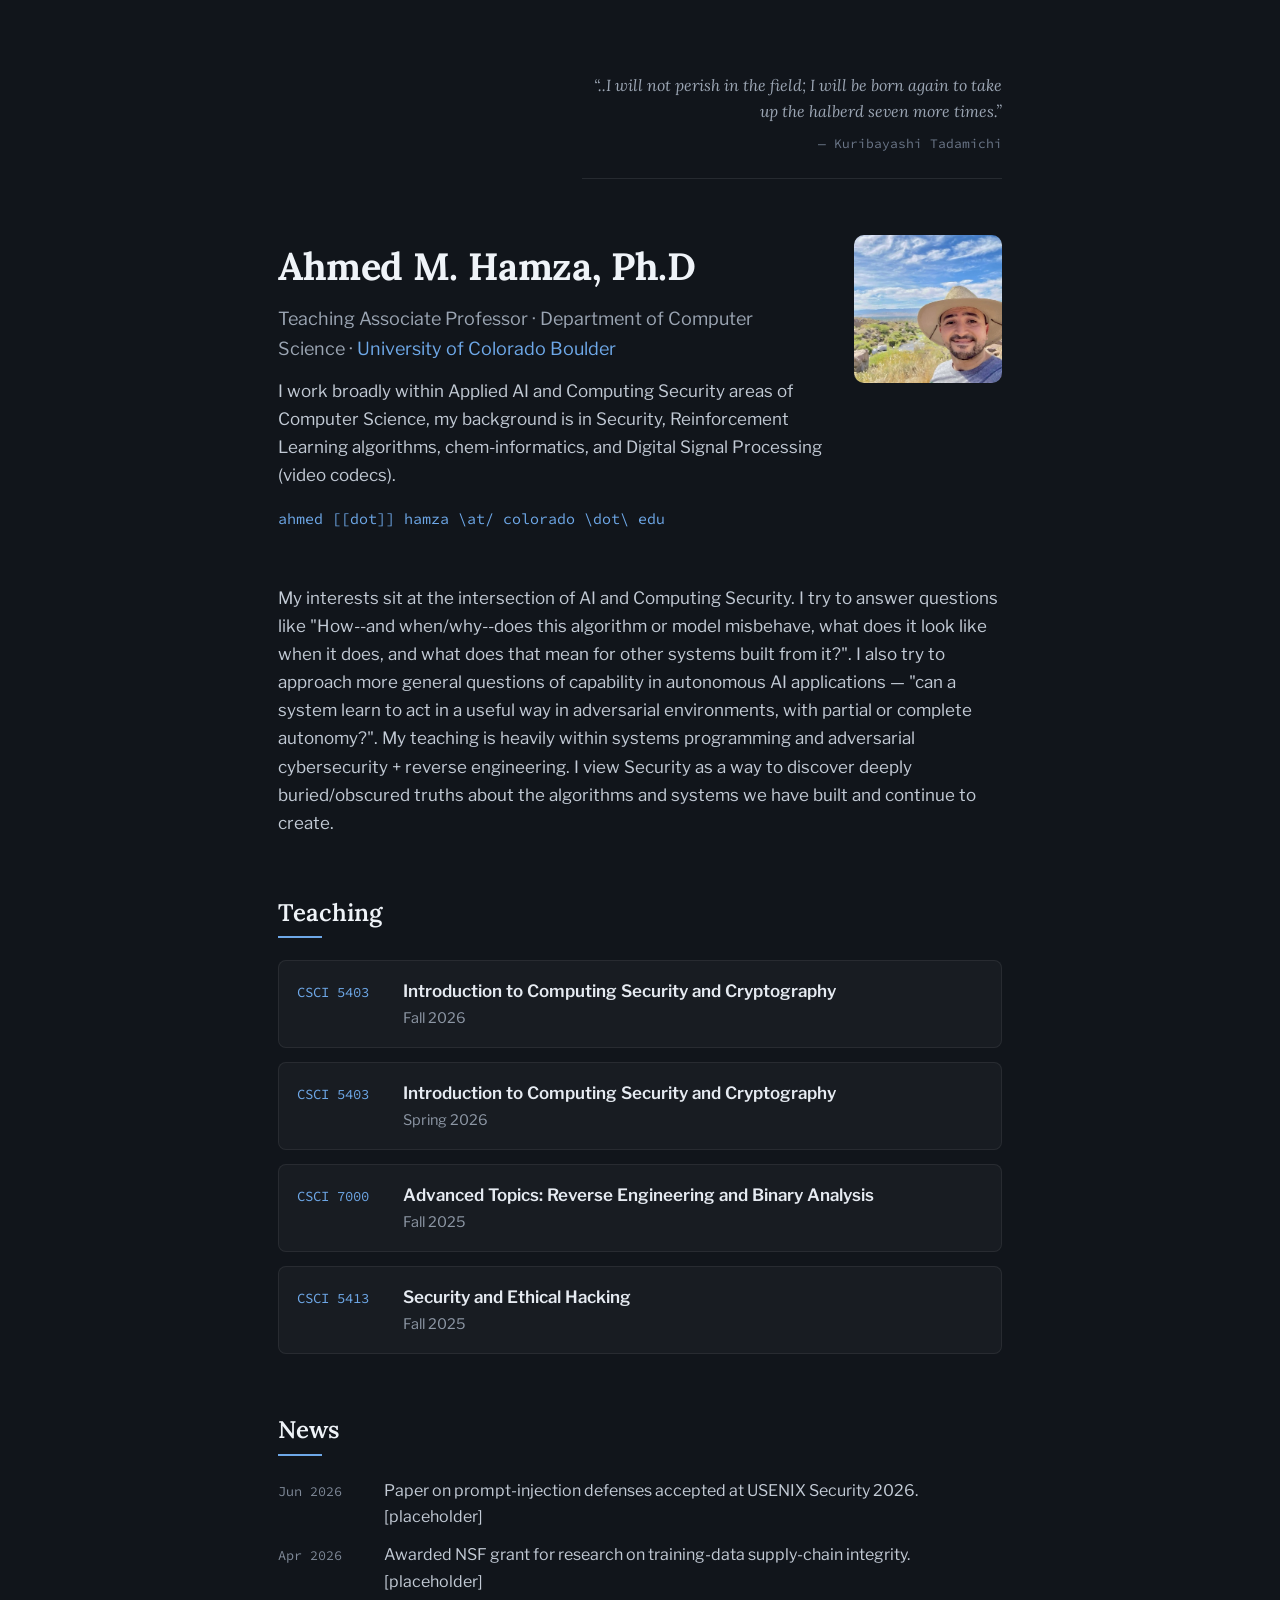
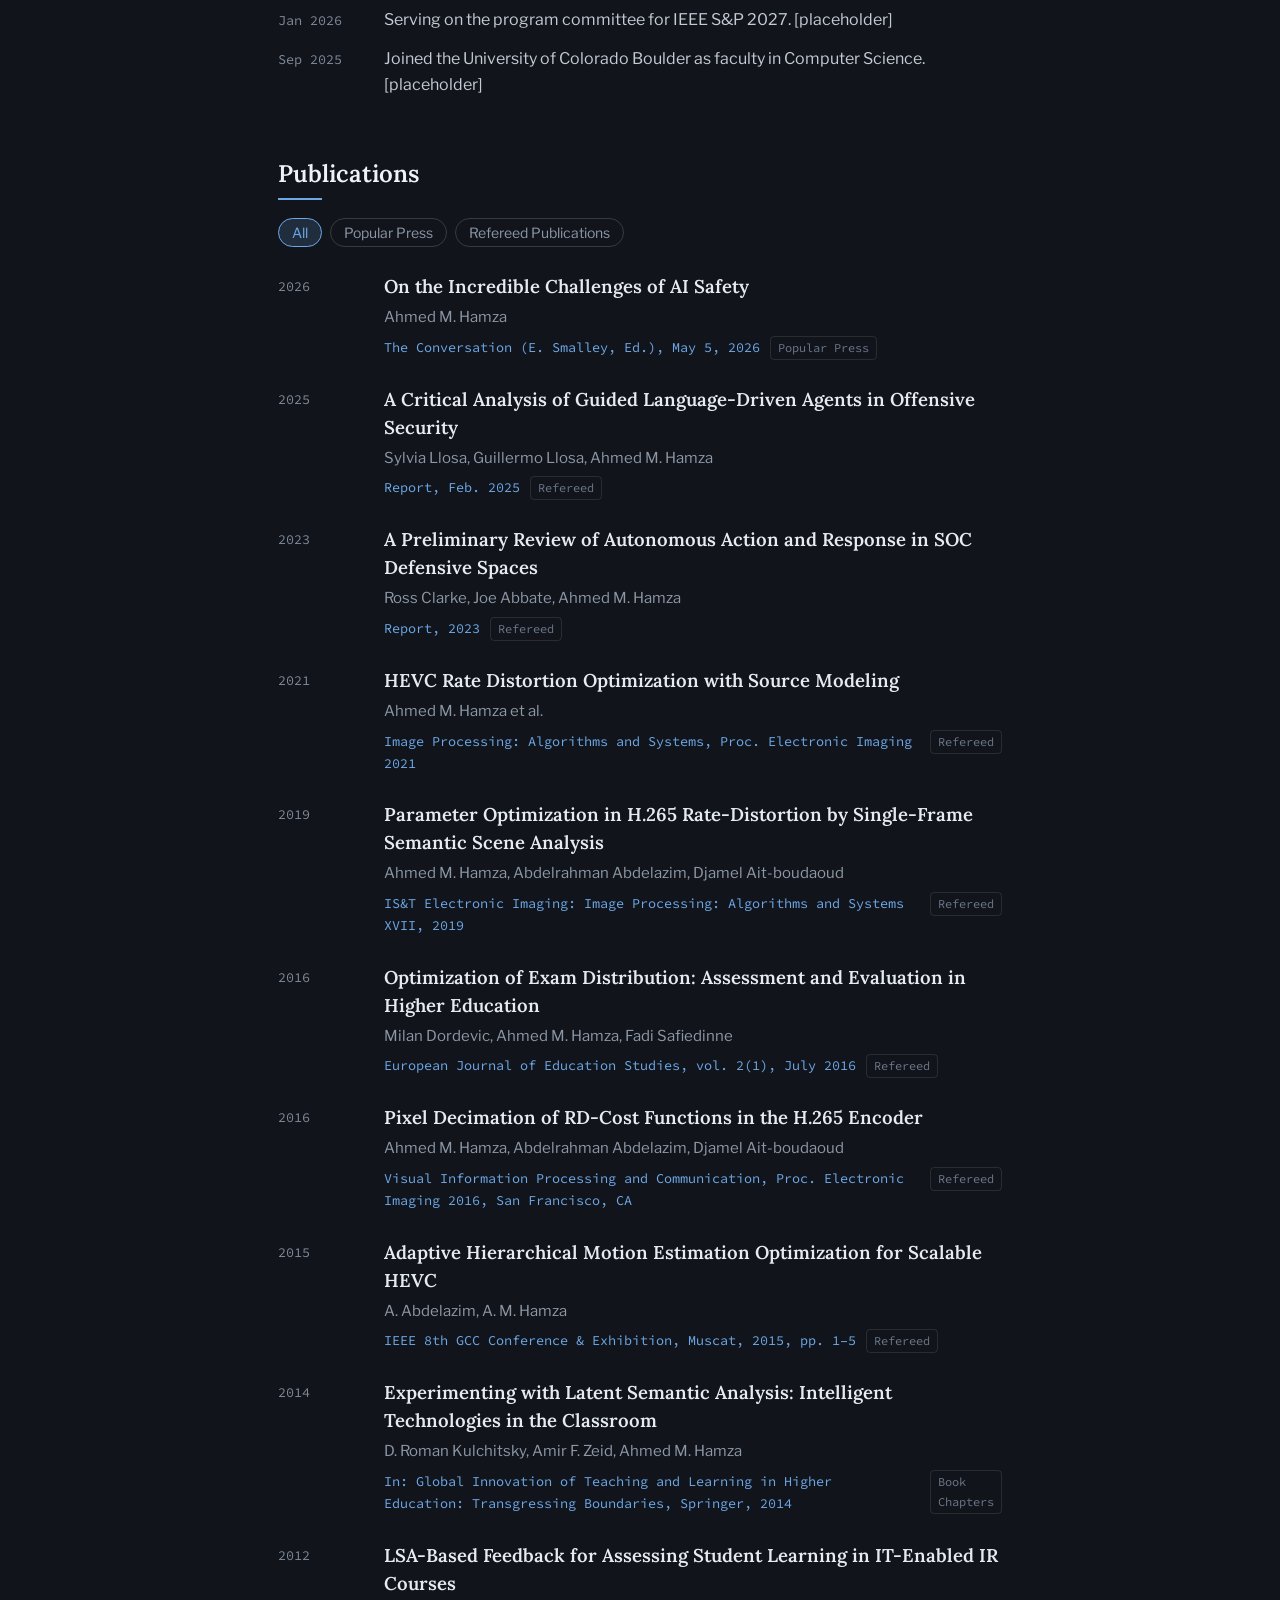
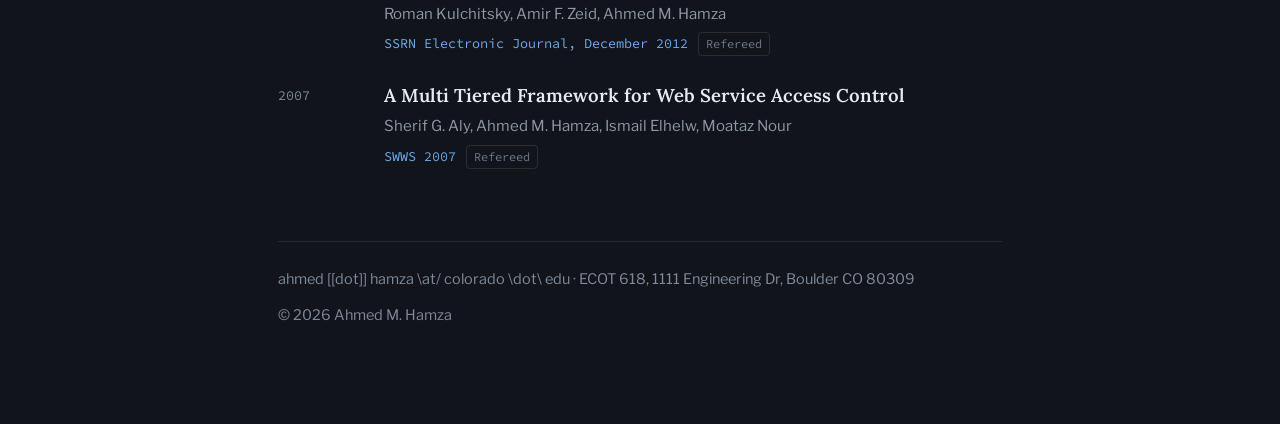
==== commit 04f55468: "Replace placeholder publications with real list; update bio line - Publications from files/Publicati" ====
--- a/index.html
+++ b/index.html
@@ -39,9 +39,10 @@
           <a href="https://www.colorado.edu/cs/">University of Colorado Boulder</a>
         </p>
         <p class="bio">
-          I teach broadly in Computer Science; my quite varied background is in
-          Security, Reinforcement Learning algorithms, chem-informatics, and
-          Digital Signal Processing (video codecs).
+          I work broadly within Applied AI and Computing Security areas of
+          Computer Science, my background is in Security, Reinforcement
+          Learning algorithms, chem-informatics, and Digital Signal Processing
+          (video codecs).
         </p>
         <p class="mono-email">ahmed [[dot]] hamza \at/ colorado \dot\ edu</p>
       </div>
@@ -135,105 +136,131 @@
     <section id="publications">
       <h2>Publications</h2>
       <div class="rule"></div>
-      <p class="mono placeholder-note">[placeholder papers — send me your CV or bib file to fill these in]</p>
-
       <div class="topic-filter" id="topic-filter">
         <button class="topic-btn active" data-topic="All">All</button>
-        <button class="topic-btn" data-topic="LLM Security">LLM Security</button>
-        <button class="topic-btn" data-topic="Robustness">Robustness</button>
-        <button class="topic-btn" data-topic="Data Poisoning">Data Poisoning</button>
-        <button class="topic-btn" data-topic="Privacy">Privacy</button>
+        <button class="topic-btn" data-topic="Popular Press">Popular Press</button>
+        <button class="topic-btn" data-topic="Refereed">Refereed Publications</button>
       </div>
 
       <div class="pub-list" id="pub-list">
-        <article class="pub" data-topic="LLM Security">
+        <article class="pub" data-topic="Popular Press">
           <span class="mono pub-year">2026</span>
           <div>
-            <a class="pub-title" href="#">Placeholder: Detecting Indirect Prompt Injection in Tool-Using Agents</a>
-            <div class="pub-authors">A. M. Hamza, First Coauthor, Second Coauthor</div>
-            <div class="pub-meta mono">
-              <span class="pub-venue">USENIX Security</span>
-              <a href="#">pdf</a>
-              <a href="#">arXiv</a>
-              <span class="pub-topic-tag">LLM Security</span>
-            </div>
-          </div>
-        </article>
-        <article class="pub" data-topic="Data Poisoning">
-          <span class="mono pub-year">2026</span>
-          <div>
-            <a class="pub-title" href="#">Placeholder: Provenance Tracking for Web-Scale Training Corpora</a>
-            <div class="pub-authors">First Student, A. M. Hamza</div>
-            <div class="pub-meta mono">
-              <span class="pub-venue">IEEE S&amp;P</span>
-              <a href="#">pdf</a>
-              <a href="#">arXiv</a>
-              <span class="pub-topic-tag">Data Poisoning</span>
-            </div>
-          </div>
-        </article>
-        <article class="pub" data-topic="Privacy">
+            <a class="pub-title" href="https://doi.org/10.64628/AAI.9hhetawjt">On the Incredible Challenges of AI Safety</a>
+            <div class="pub-authors">Ahmed M. Hamza</div>
+            <div class="pub-meta mono">
+              <span class="pub-venue">The Conversation (E. Smalley, Ed.), May 5, 2026</span>
+              <span class="pub-topic-tag">Popular Press</span>
+            </div>
+          </div>
+        </article>
+        <article class="pub" data-topic="Refereed">
           <span class="mono pub-year">2025</span>
           <div>
-            <a class="pub-title" href="#">Placeholder: Membership Inference Under Realistic Deployment Constraints</a>
-            <div class="pub-authors">A. M. Hamza, Another Coauthor</div>
-            <div class="pub-meta mono">
-              <span class="pub-venue">CCS</span>
-              <a href="#">pdf</a>
-              <a href="#">arXiv</a>
-              <span class="pub-topic-tag">Privacy</span>
-            </div>
-          </div>
-        </article>
-        <article class="pub" data-topic="Robustness">
-          <span class="mono pub-year">2025</span>
-          <div>
-            <a class="pub-title" href="#">Placeholder: Certified Robustness for Multimodal Classifiers</a>
-            <div class="pub-authors">Student Name, A. M. Hamza, Collaborator Name</div>
-            <div class="pub-meta mono">
-              <span class="pub-venue">NeurIPS</span>
-              <a href="#">pdf</a>
-              <a href="#">arXiv</a>
-              <span class="pub-topic-tag">Robustness</span>
-            </div>
-          </div>
-        </article>
-        <article class="pub" data-topic="Data Poisoning">
-          <span class="mono pub-year">2024</span>
-          <div>
-            <a class="pub-title" href="#">Placeholder: Backdoors in Fine-Tuned Foundation Models: A Measurement Study</a>
-            <div class="pub-authors">A. M. Hamza, Coauthor Name</div>
-            <div class="pub-meta mono">
-              <span class="pub-venue">NDSS</span>
-              <a href="#">pdf</a>
-              <a href="#">arXiv</a>
-              <span class="pub-topic-tag">Data Poisoning</span>
-            </div>
-          </div>
-        </article>
-        <article class="pub" data-topic="Robustness">
-          <span class="mono pub-year">2024</span>
-          <div>
-            <a class="pub-title" href="#">Placeholder: Adversarial Examples Beyond the Lp Ball</a>
-            <div class="pub-authors">A. M. Hamza, Coauthor Name</div>
-            <div class="pub-meta mono">
-              <span class="pub-venue">ICML</span>
-              <a href="#">pdf</a>
-              <a href="#">arXiv</a>
-              <span class="pub-topic-tag">Robustness</span>
-            </div>
-          </div>
-        </article>
-        <article class="pub" data-topic="Privacy">
+            <span class="pub-title">A Critical Analysis of Guided Language-Driven Agents in Offensive Security</span>
+            <div class="pub-authors">Sylvia Llosa, Guillermo Llosa, Ahmed M. Hamza</div>
+            <div class="pub-meta mono">
+              <span class="pub-venue">Report, Feb. 2025</span>
+              <span class="pub-topic-tag">Refereed</span>
+            </div>
+          </div>
+        </article>
+        <article class="pub" data-topic="Refereed">
           <span class="mono pub-year">2023</span>
           <div>
-            <a class="pub-title" href="#">Placeholder: Auditing Differential Privacy Claims in Deployed ML APIs</a>
-            <div class="pub-authors">Coauthor Name, A. M. Hamza</div>
-            <div class="pub-meta mono">
-              <span class="pub-venue">PETS</span>
-              <a href="#">pdf</a>
-              <a href="#">arXiv</a>
-              <span class="pub-topic-tag">Privacy</span>
+            <span class="pub-title">A Preliminary Review of Autonomous Action and Response in SOC Defensive Spaces</span>
+            <div class="pub-authors">Ross Clarke, Joe Abbate, Ahmed M. Hamza</div>
+            <div class="pub-meta mono">
+              <span class="pub-venue">Report, 2023</span>
+              <span class="pub-topic-tag">Refereed</span>
+            </div>
+          </div>
+        </article>
+        <article class="pub" data-topic="Refereed">
+          <span class="mono pub-year">2021</span>
+          <div>
+            <a class="pub-title" href="https://doi.org/10.2352/ISSN.2470-1173.2021.10.IPAS-259">HEVC Rate Distortion Optimization with Source Modeling</a>
+            <div class="pub-authors">Ahmed M. Hamza et al.</div>
+            <div class="pub-meta mono">
+              <span class="pub-venue">Image Processing: Algorithms and Systems, Proc. Electronic Imaging 2021</span>
+              <span class="pub-topic-tag">Refereed</span>
+            </div>
+          </div>
+        </article>
+        <article class="pub" data-topic="Refereed">
+          <span class="mono pub-year">2019</span>
+          <div>
+            <span class="pub-title">Parameter Optimization in H.265 Rate-Distortion by Single-Frame Semantic Scene Analysis</span>
+            <div class="pub-authors">Ahmed M. Hamza, Abdelrahman Abdelazim, Djamel Ait-boudaoud</div>
+            <div class="pub-meta mono">
+              <span class="pub-venue">IS&amp;T Electronic Imaging: Image Processing: Algorithms and Systems XVII, 2019</span>
+              <span class="pub-topic-tag">Refereed</span>
+            </div>
+          </div>
+        </article>
+        <article class="pub" data-topic="Refereed">
+          <span class="mono pub-year">2016</span>
+          <div>
+            <span class="pub-title">Optimization of Exam Distribution: Assessment and Evaluation in Higher Education</span>
+            <div class="pub-authors">Milan Dordevic, Ahmed M. Hamza, Fadi Safiedinne</div>
+            <div class="pub-meta mono">
+              <span class="pub-venue">European Journal of Education Studies, vol. 2(1), July 2016</span>
+              <span class="pub-topic-tag">Refereed</span>
+            </div>
+          </div>
+        </article>
+        <article class="pub" data-topic="Refereed">
+          <span class="mono pub-year">2016</span>
+          <div>
+            <span class="pub-title">Pixel Decimation of RD-Cost Functions in the H.265 Encoder</span>
+            <div class="pub-authors">Ahmed M. Hamza, Abdelrahman Abdelazim, Djamel Ait-boudaoud</div>
+            <div class="pub-meta mono">
+              <span class="pub-venue">Visual Information Processing and Communication, Proc. Electronic Imaging 2016, San Francisco, CA</span>
+              <span class="pub-topic-tag">Refereed</span>
+            </div>
+          </div>
+        </article>
+        <article class="pub" data-topic="Refereed">
+          <span class="mono pub-year">2015</span>
+          <div>
+            <a class="pub-title" href="https://doi.org/10.1109/IEEEGCC.2015.7060088">Adaptive Hierarchical Motion Estimation Optimization for Scalable HEVC</a>
+            <div class="pub-authors">A. Abdelazim, A. M. Hamza</div>
+            <div class="pub-meta mono">
+              <span class="pub-venue">IEEE 8th GCC Conference &amp; Exhibition, Muscat, 2015, pp. 1&ndash;5</span>
+              <span class="pub-topic-tag">Refereed</span>
+            </div>
+          </div>
+        </article>
+        <article class="pub" data-topic="Book Chapters">
+          <span class="mono pub-year">2014</span>
+          <div>
+            <span class="pub-title">Experimenting with Latent Semantic Analysis: Intelligent Technologies in the Classroom</span>
+            <div class="pub-authors">D. Roman Kulchitsky, Amir F. Zeid, Ahmed M. Hamza</div>
+            <div class="pub-meta mono">
+              <span class="pub-venue">In: Global Innovation of Teaching and Learning in Higher Education: Transgressing Boundaries, Springer, 2014</span>
+              <span class="pub-topic-tag">Book Chapters</span>
+            </div>
+          </div>
+        </article>
+        <article class="pub" data-topic="Refereed">
+          <span class="mono pub-year">2012</span>
+          <div>
+            <span class="pub-title">LSA-Based Feedback for Assessing Student Learning in IT-Enabled IR Courses</span>
+            <div class="pub-authors">Roman Kulchitsky, Amir F. Zeid, Ahmed M. Hamza</div>
+            <div class="pub-meta mono">
+              <span class="pub-venue">SSRN Electronic Journal, December 2012</span>
+              <span class="pub-topic-tag">Refereed</span>
+            </div>
+          </div>
+        </article>
+        <article class="pub" data-topic="Refereed">
+          <span class="mono pub-year">2007</span>
+          <div>
+            <span class="pub-title">A Multi Tiered Framework for Web Service Access Control</span>
+            <div class="pub-authors">Sherif G. Aly, Ahmed M. Hamza, Ismail Elhelw, Moataz Nour</div>
+            <div class="pub-meta mono">
+              <span class="pub-venue">SWWS 2007</span>
+              <span class="pub-topic-tag">Refereed</span>
             </div>
           </div>
         </article>
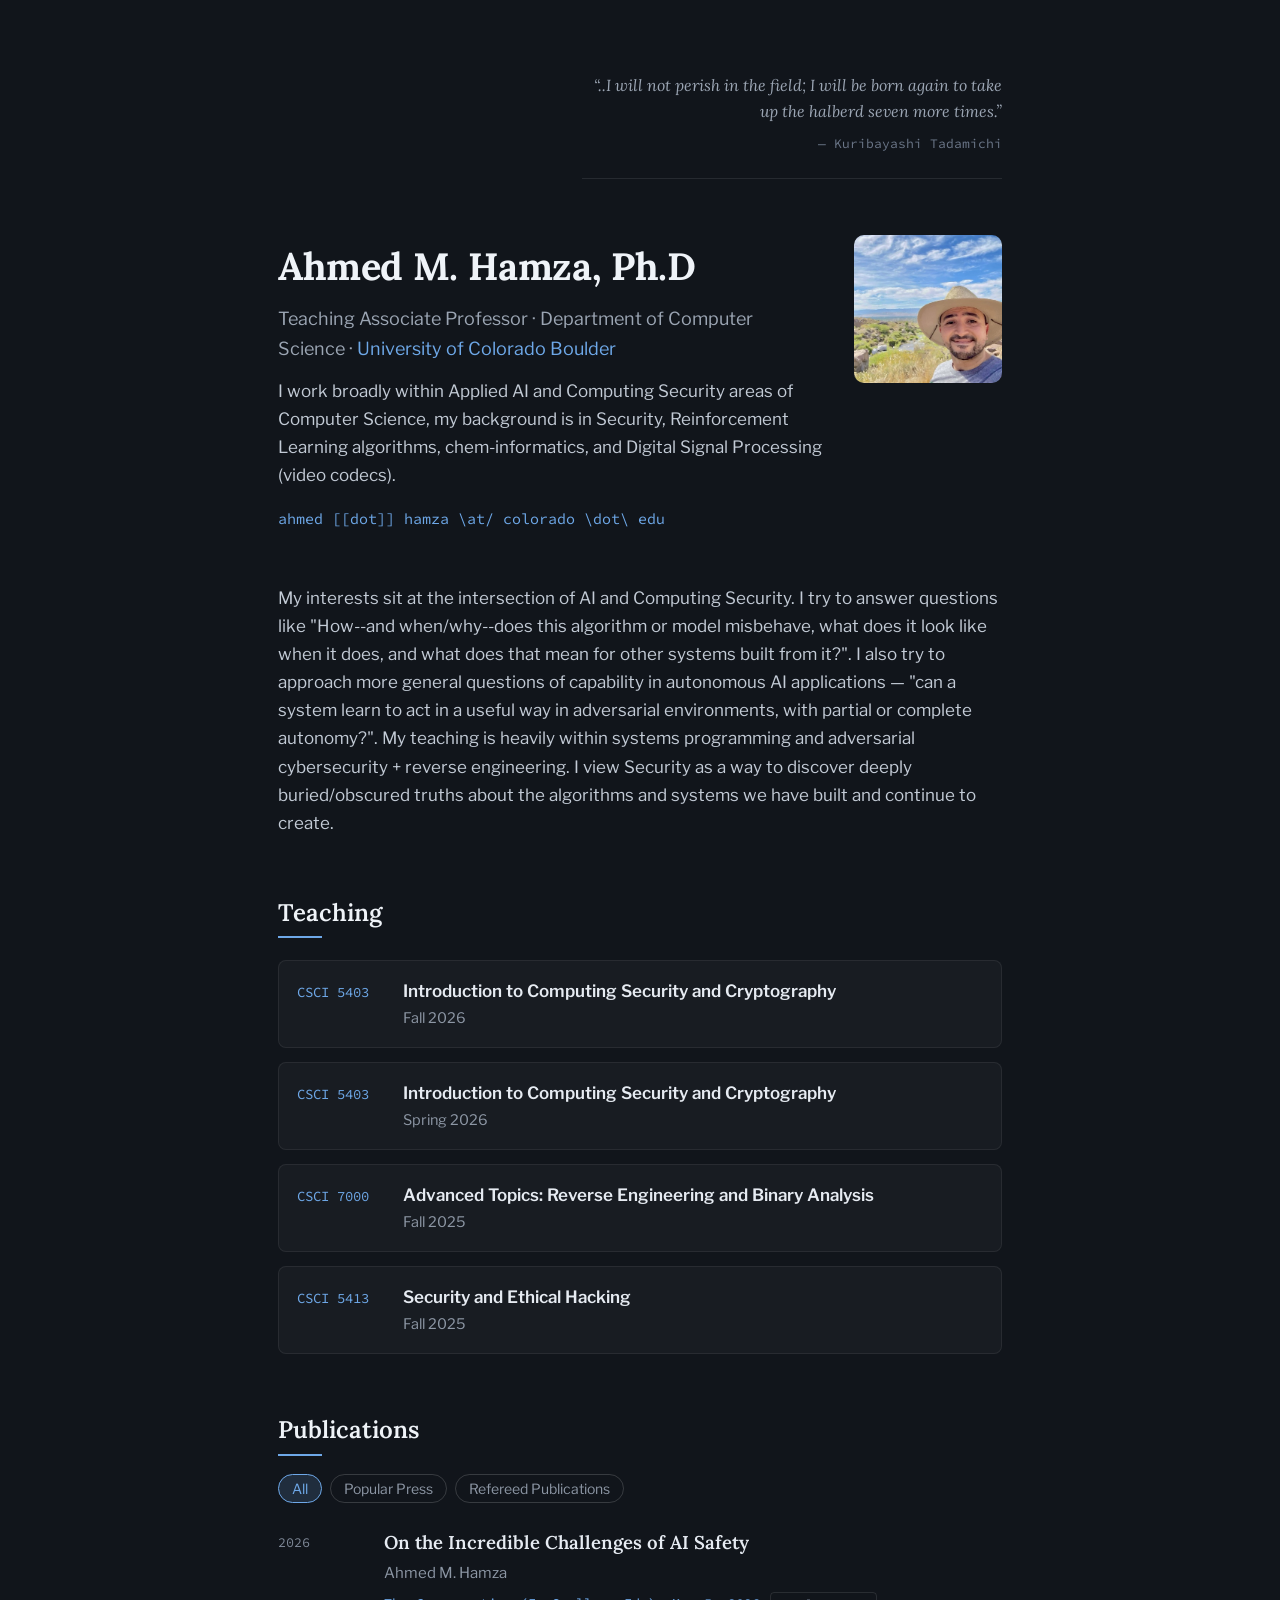
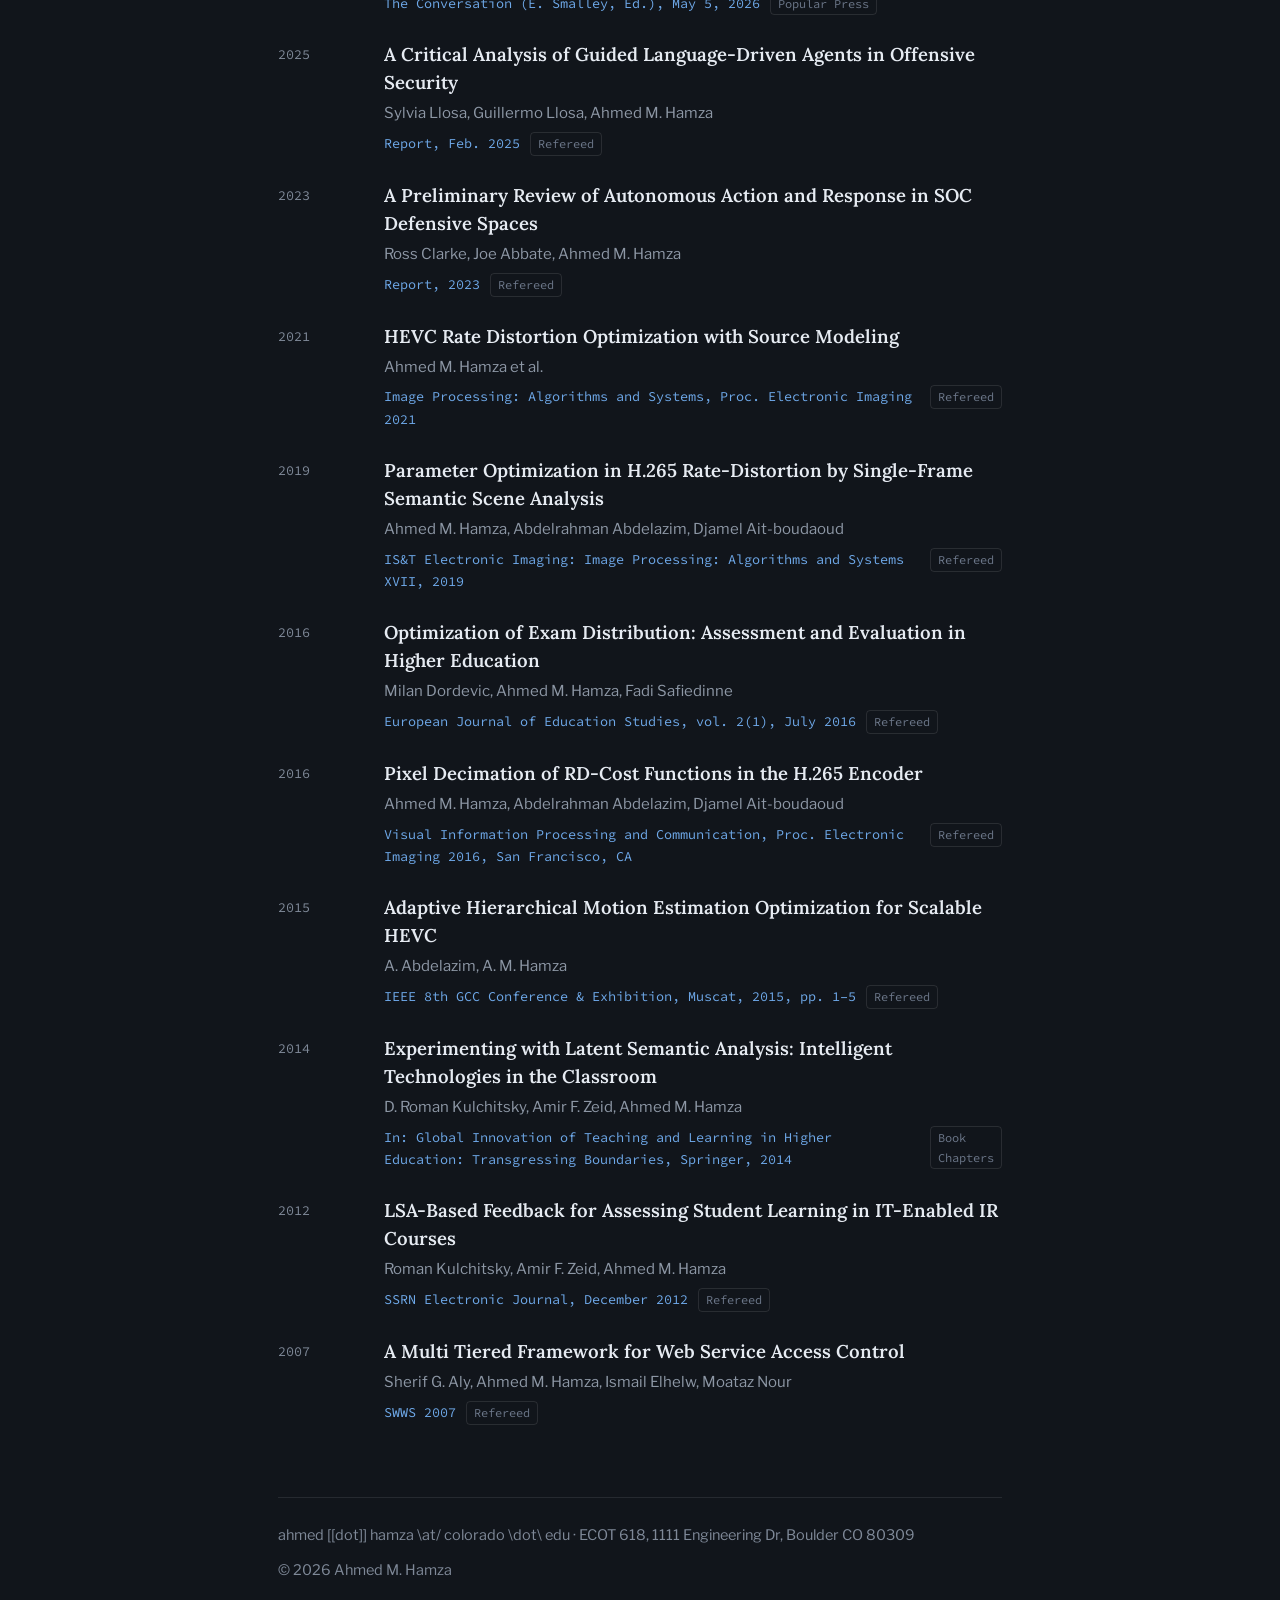
==== commit 0164eb0d: "Remove placeholder News section" ====
--- a/index.html
+++ b/index.html
@@ -105,32 +105,6 @@
     </section>
 
     <!-- ==================================================================
-         News
-         ================================================================== -->
-    <section id="news">
-      <h2>News</h2>
-      <div class="rule"></div>
-      <div class="news-list">
-        <div class="news-row">
-          <span class="mono news-date">Jun 2026</span>
-          <p>Paper on prompt-injection defenses accepted at USENIX Security 2026. [placeholder]</p>
-        </div>
-        <div class="news-row">
-          <span class="mono news-date">Apr 2026</span>
-          <p>Awarded NSF grant for research on training-data supply-chain integrity. [placeholder]</p>
-        </div>
-        <div class="news-row">
-          <span class="mono news-date">Jan 2026</span>
-          <p>Serving on the program committee for IEEE S&amp;P 2027. [placeholder]</p>
-        </div>
-        <div class="news-row">
-          <span class="mono news-date">Sep 2025</span>
-          <p>Joined the University of Colorado Boulder as faculty in Computer Science. [placeholder]</p>
-        </div>
-      </div>
-    </section>
-
-    <!-- ==================================================================
          Publications
          ================================================================== -->
     <section id="publications">
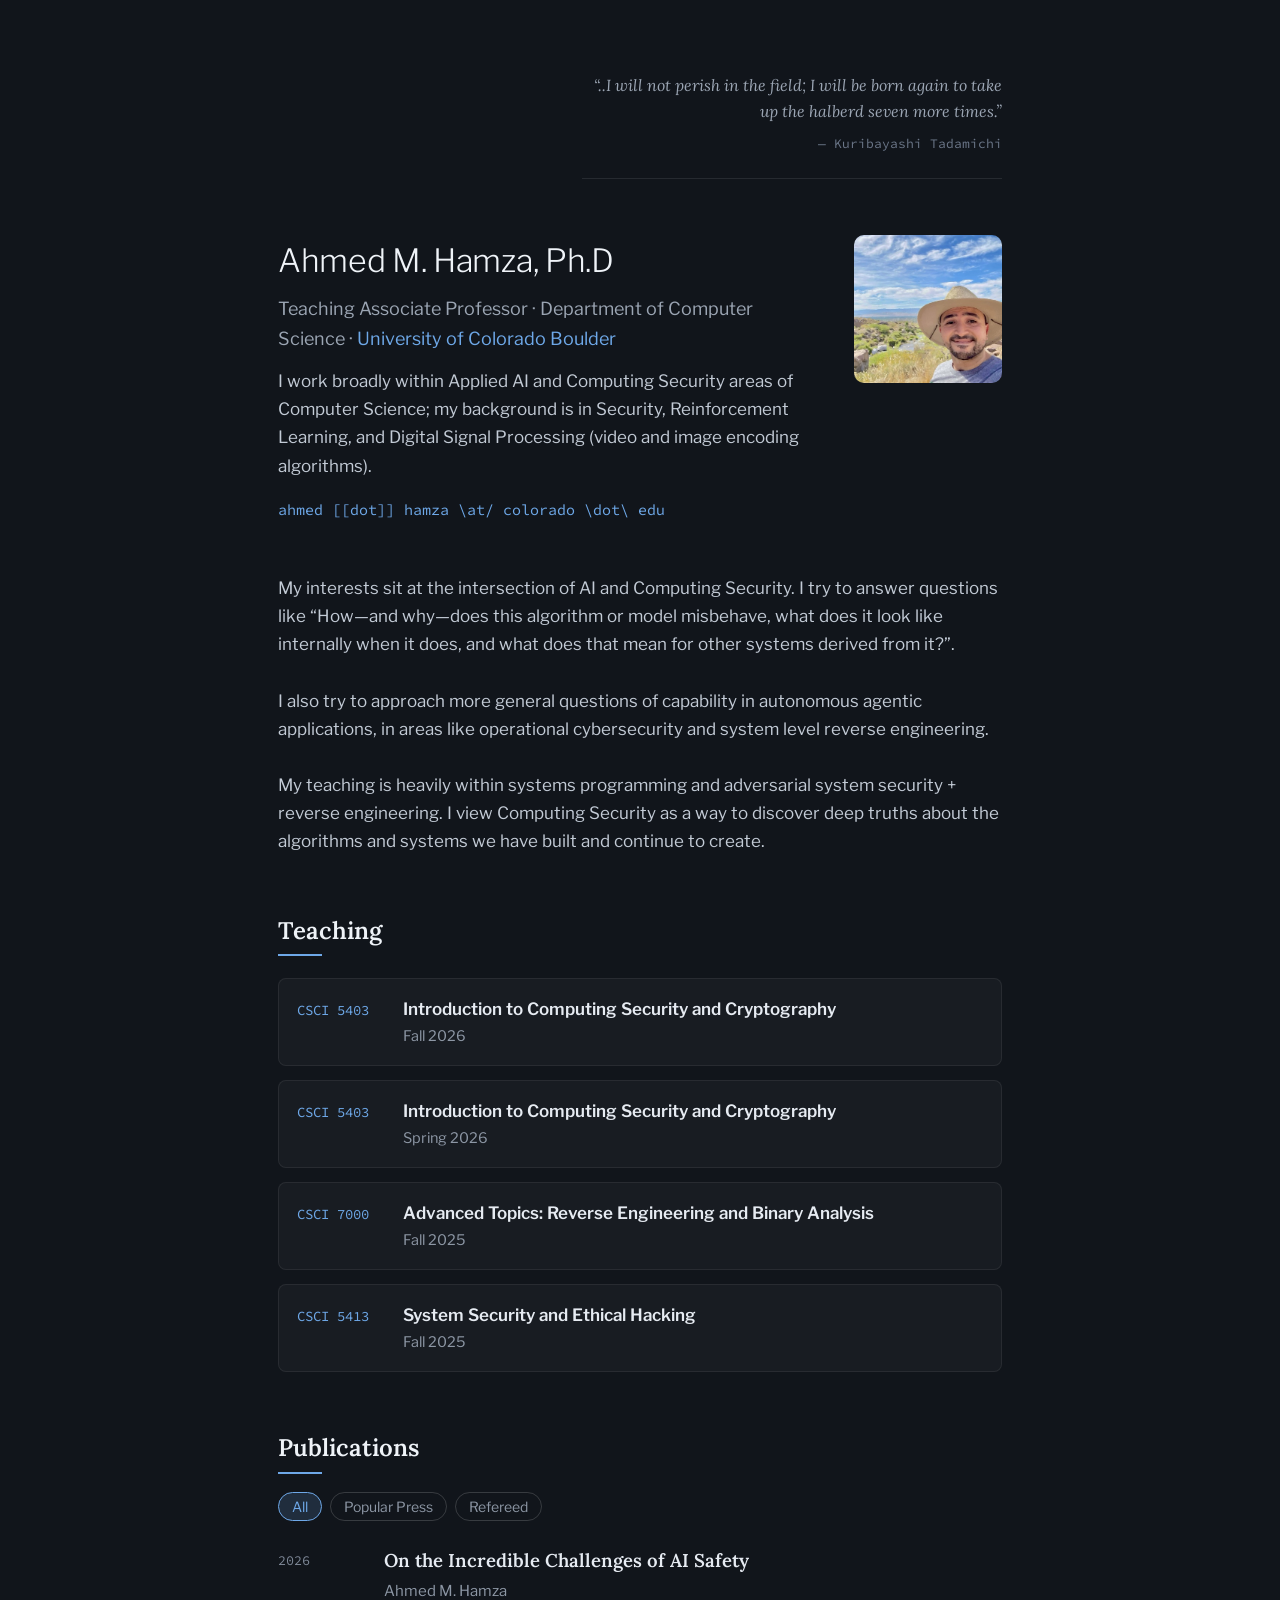
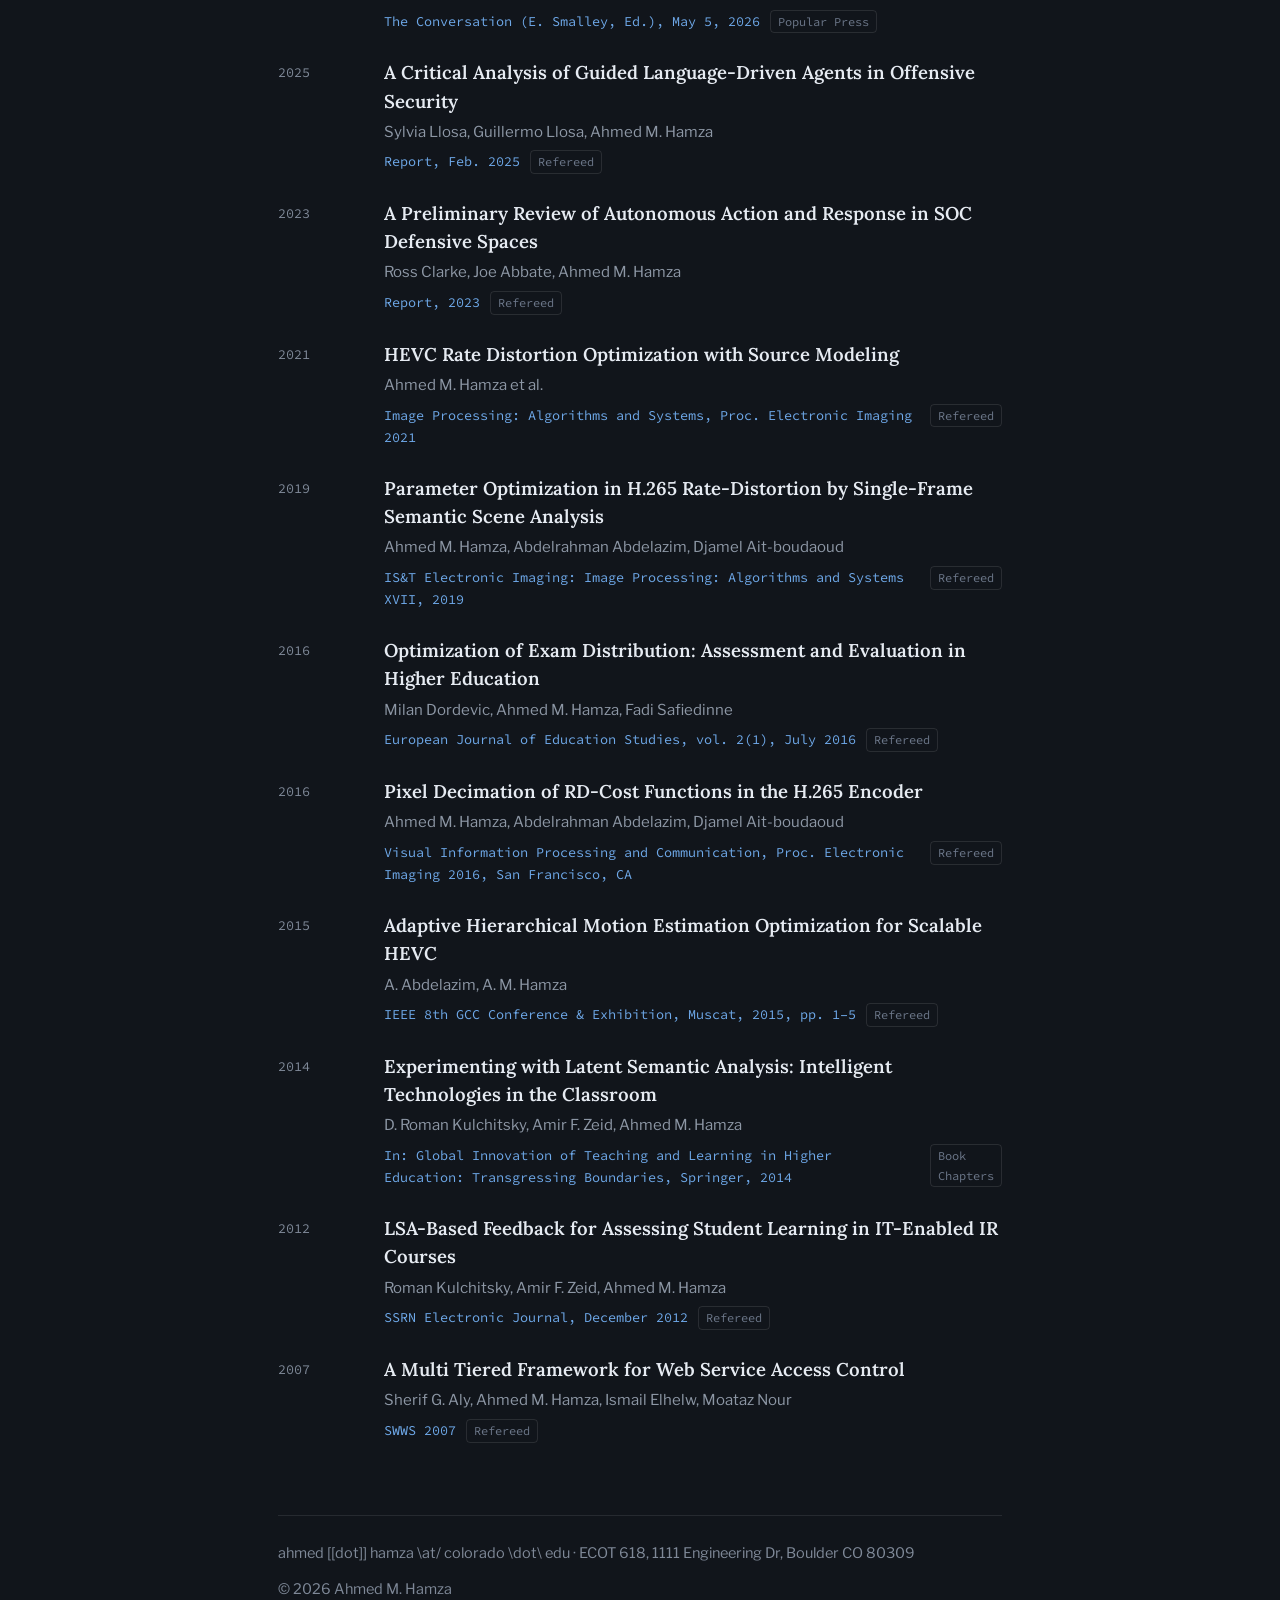
==== commit 11eafd15: "Incorporate designer handoff edits (text and name formatting) From the Claude Design handoff bundle " ====
--- a/index.html
+++ b/index.html
@@ -11,7 +11,7 @@
 
   <link rel="preconnect" href="https://fonts.googleapis.com">
   <link rel="preconnect" href="https://fonts.gstatic.com" crossorigin="anonymous">
-  <link href="https://fonts.googleapis.com/css2?family=Lora:ital,wght@0,400;0,600;0,700;1,400;1,500&family=Libre+Franklin:wght@400;500;600&family=Source+Code+Pro:wght@400;500&display=swap" rel="stylesheet">
+  <link href="https://fonts.googleapis.com/css2?family=Lora:ital,wght@0,400;0,600;0,700;1,400;1,500&family=Libre+Franklin:wght@300;400;500;600&family=Source+Code+Pro:wght@400;500&display=swap" rel="stylesheet">
   <link href="theme.css" rel="stylesheet">
 </head>
 
@@ -40,9 +40,9 @@
         </p>
         <p class="bio">
           I work broadly within Applied AI and Computing Security areas of
-          Computer Science, my background is in Security, Reinforcement
-          Learning algorithms, chem-informatics, and Digital Signal Processing
-          (video codecs).
+          Computer Science; my background is in Security, Reinforcement
+          Learning, and Digital Signal Processing (video and image encoding
+          algorithms).
         </p>
         <p class="mono-email">ahmed [[dot]] hamza \at/ colorado \dot\ edu</p>
       </div>
@@ -57,12 +57,17 @@
     <section id="about">
       <p>
         My interests sit at the intersection of AI and Computing Security. I try
-        to answer questions like "How--and when/why--does this algorithm or model  misbehave, what  does it look like when it does, and what does that mean for other systems built from it?". I also try to approach  more general questions
-        of capability in autonomous AI applications — "can a system learn to act in a useful way in
-        adversarial environments, with partial or complete autonomy?". 
-
-My teaching is heavily within
-        systems programming and adversarial cybersecurity + reverse engineering. I view Security as a way to discover deeply buried/obscured truths about the algorithms and systems we have built and continue to create.
+        to answer questions like &ldquo;How&mdash;and why&mdash;does this
+        algorithm or model misbehave, what does it look like internally when it
+        does, and what does that mean for other systems derived from
+        it?&rdquo;.<br><br>
+        I also try to approach more general questions of capability in
+        autonomous agentic applications, in areas like operational
+        cybersecurity and system level reverse engineering.<br><br>
+        My teaching is heavily within systems programming and adversarial
+        system security + reverse engineering. I view Computing Security as a
+        way to discover deep truths about the algorithms and systems we have
+        built and continue to create.
       </p>
     </section>
 
@@ -97,7 +102,7 @@
         <div class="course-row">
           <span class="mono tag">CSCI 5413</span>
           <div>
-            <a class="course-title" href="#">Security and Ethical Hacking</a>
+            <a class="course-title" href="#">System Security and Ethical Hacking</a>
             <div class="course-term">Fall 2025</div>
           </div>
         </div>
@@ -113,7 +118,7 @@
       <div class="topic-filter" id="topic-filter">
         <button class="topic-btn active" data-topic="All">All</button>
         <button class="topic-btn" data-topic="Popular Press">Popular Press</button>
-        <button class="topic-btn" data-topic="Refereed">Refereed Publications</button>
+        <button class="topic-btn" data-topic="Refereed">Refereed</button>
       </div>
 
       <div class="pub-list" id="pub-list">
--- a/theme.css
+++ b/theme.css
@@ -90,9 +90,9 @@
 .hero-text { flex: 1; min-width: 300px; }
 
 .hero h1 {
-  font-family: 'Lora', Georgia, serif;
-  font-size: 38px;
-  font-weight: 700;
+  font-family: 'Libre Franklin', 'Helvetica Neue', sans-serif;
+  font-size: 32px;
+  font-weight: 300;
   margin: 0 0 6px;
   letter-spacing: -0.01em;
   color: var(--ink-bright);
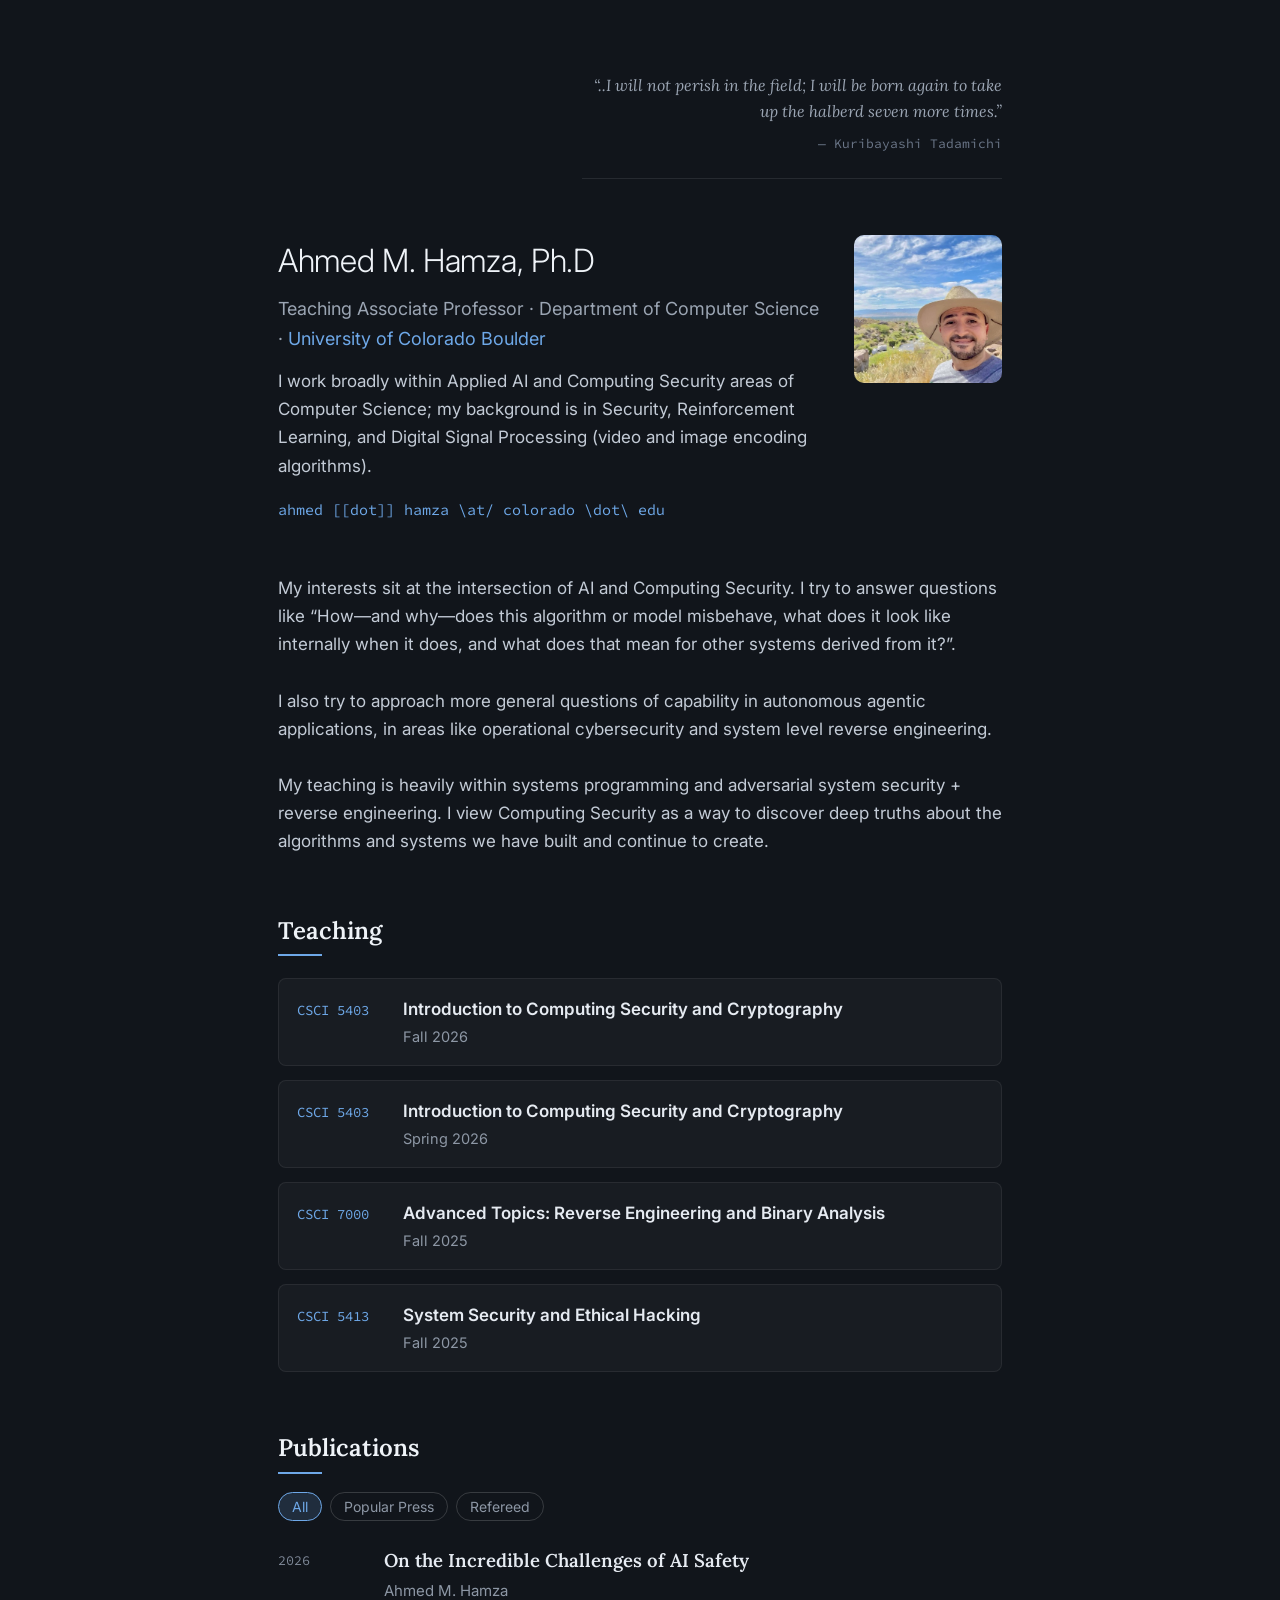
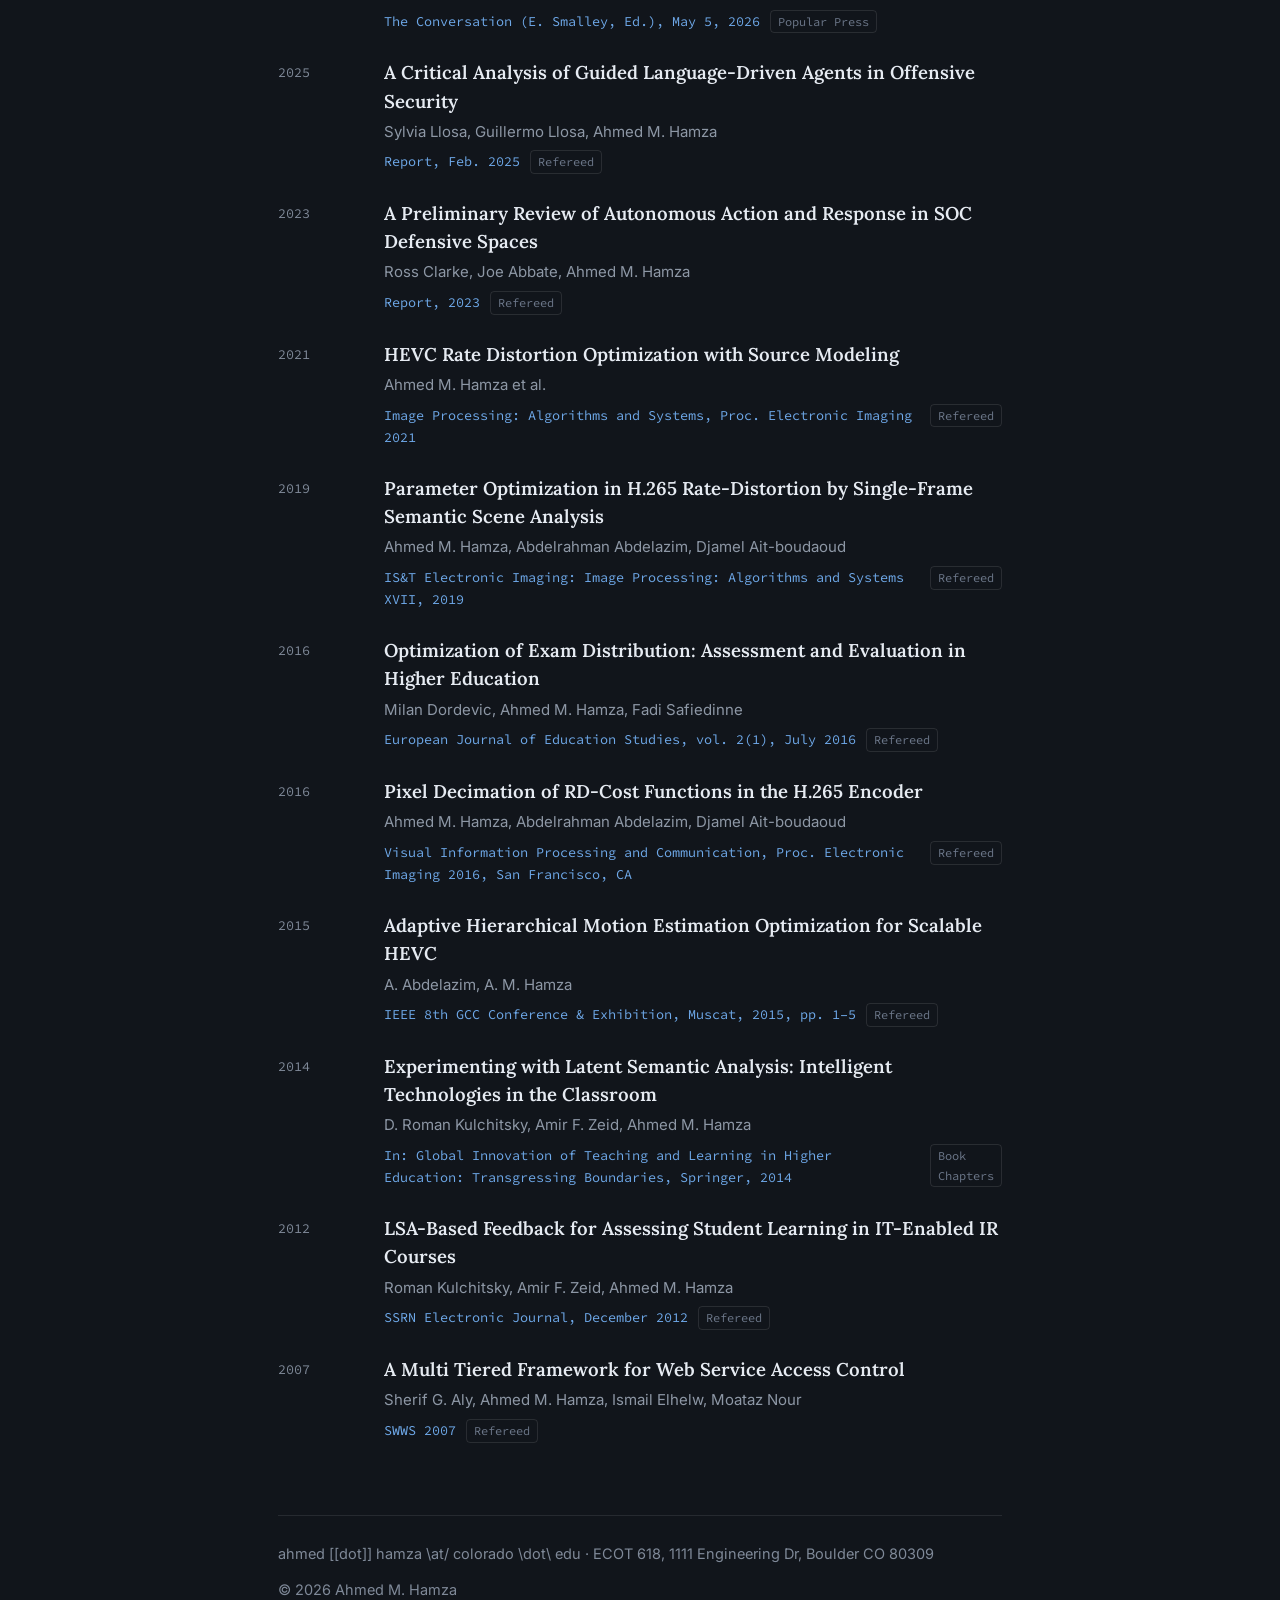
==== commit 6ff98b1d: "Switch sans face to Helvetica Neue with Inter fallback - Body and name now use 'Helvetica Neue', 'In" ====
--- a/index.html
+++ b/index.html
@@ -11,7 +11,7 @@
 
   <link rel="preconnect" href="https://fonts.googleapis.com">
   <link rel="preconnect" href="https://fonts.gstatic.com" crossorigin="anonymous">
-  <link href="https://fonts.googleapis.com/css2?family=Lora:ital,wght@0,400;0,600;0,700;1,400;1,500&family=Libre+Franklin:wght@300;400;500;600&family=Source+Code+Pro:wght@400;500&display=swap" rel="stylesheet">
+  <link href="https://fonts.googleapis.com/css2?family=Lora:ital,wght@0,400;0,600;0,700;1,400;1,500&family=Inter:wght@300;400;600&family=Source+Code+Pro:wght@400;500&display=swap" rel="stylesheet">
   <link href="theme.css" rel="stylesheet">
 </head>
 
--- a/theme.css
+++ b/theme.css
@@ -26,7 +26,8 @@
   margin: 0;
   background: var(--bg);
   color: var(--ink);
-  font-family: 'Libre Franklin', 'Helvetica Neue', sans-serif;
+  /* Helvetica Neue on Apple platforms; Inter (webfont) elsewhere — not Arial */
+  font-family: 'Helvetica Neue', 'Inter', Helvetica, sans-serif;
   -webkit-font-smoothing: antialiased;
   font-size: 17px;
   line-height: 1.65;
@@ -90,9 +91,11 @@
 .hero-text { flex: 1; min-width: 300px; }
 
 .hero h1 {
-  font-family: 'Libre Franklin', 'Helvetica Neue', sans-serif;
-  font-size: 32px;
+  font-family: 'Helvetica Neue', 'Inter', Helvetica, sans-serif;
+  /* fluid size keeps the name on one line down to 320px viewports */
+  font-size: clamp(23px, 7.5vw, 32px);
   font-weight: 300;
+  white-space: nowrap;
   margin: 0 0 6px;
   letter-spacing: -0.01em;
   color: var(--ink-bright);
@@ -249,7 +252,7 @@
 }
 
 .topic-btn {
-  font-family: 'Libre Franklin', sans-serif;
+  font-family: inherit;
   font-size: 14px;
   cursor: pointer;
   padding: 5px 13px;
